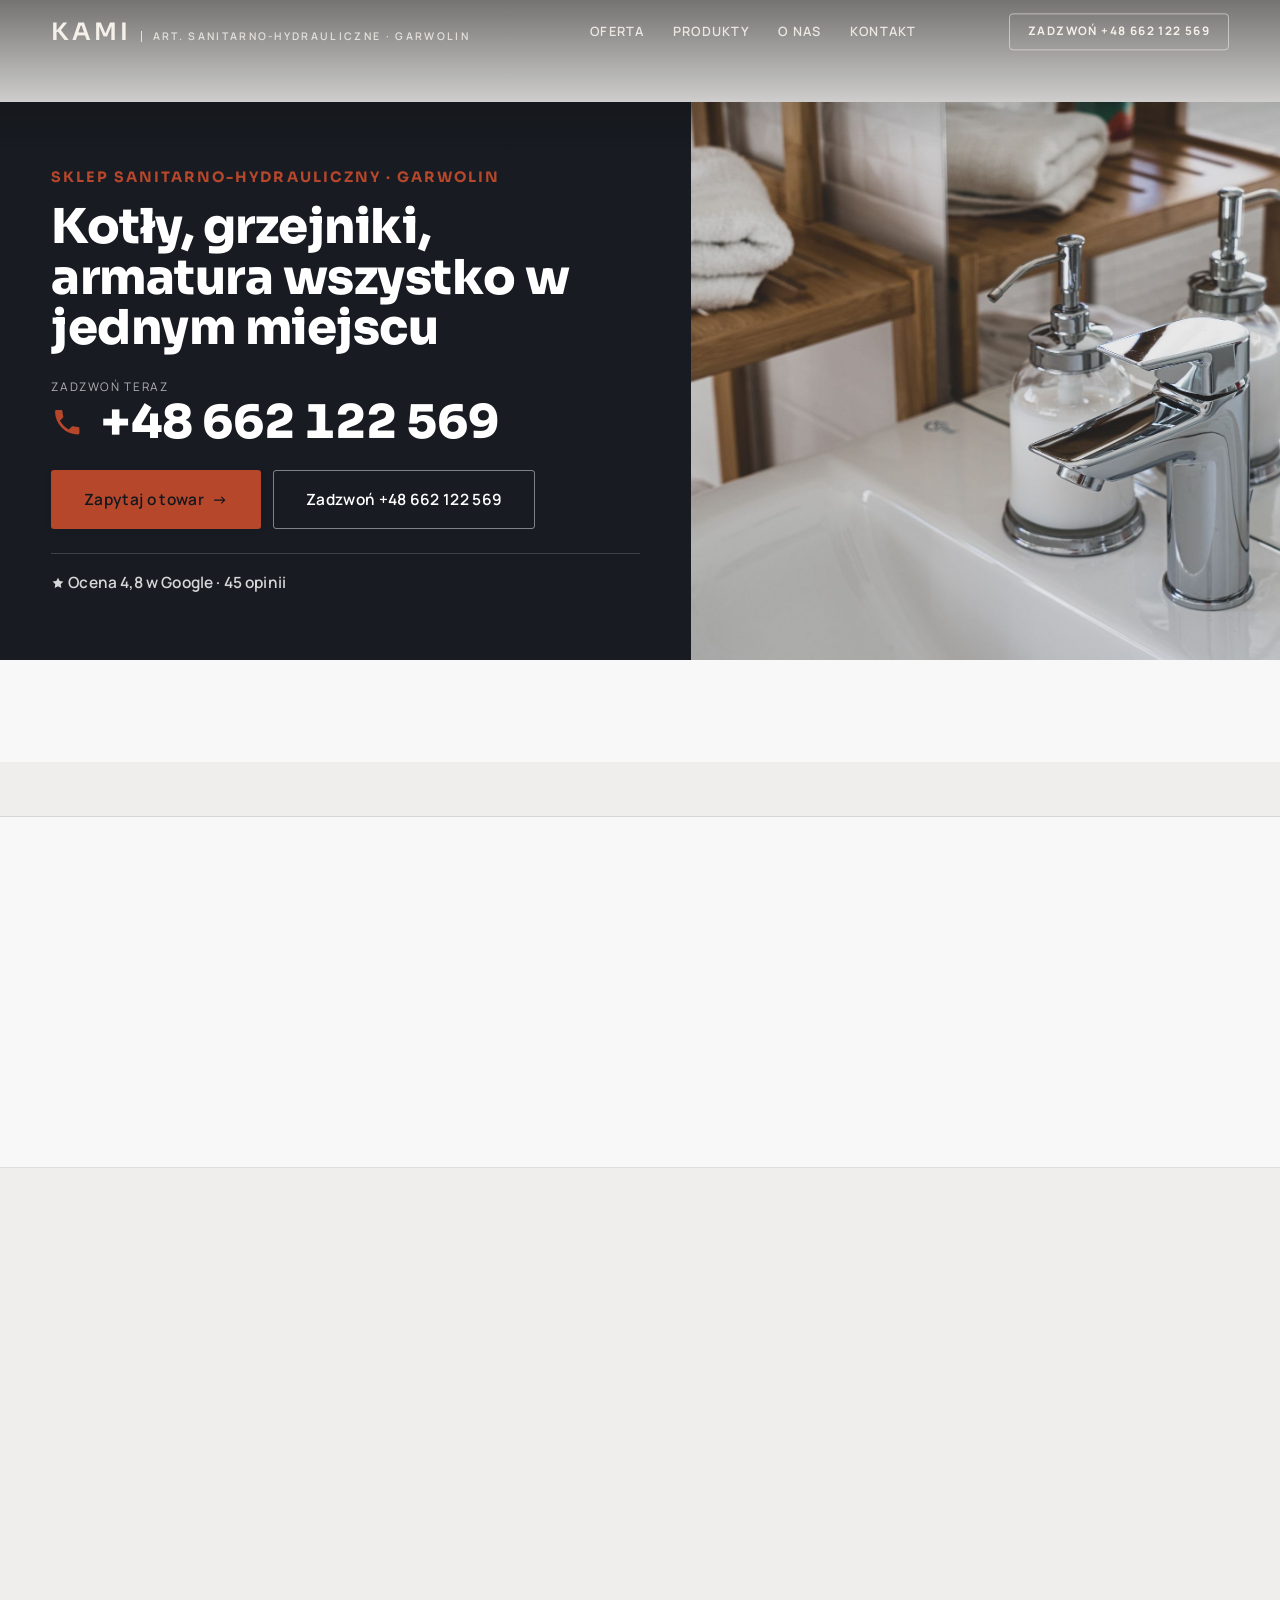
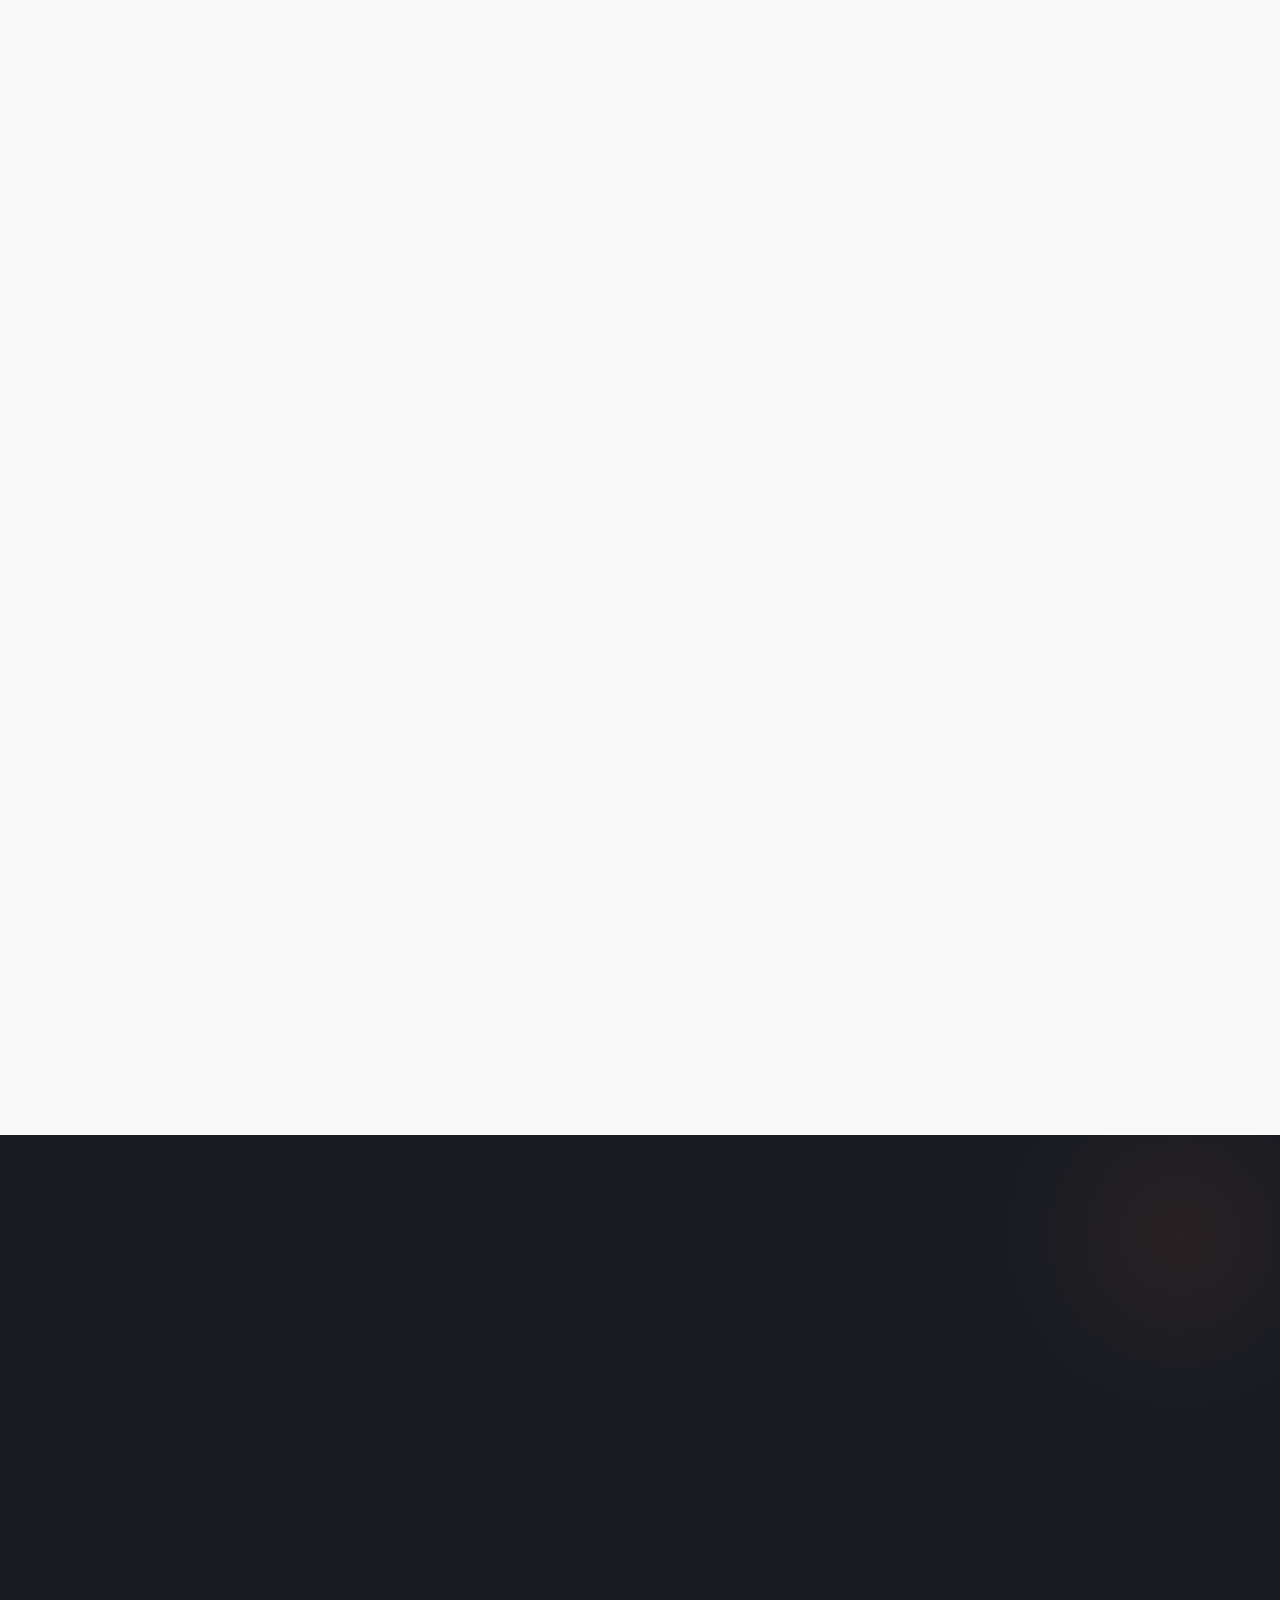
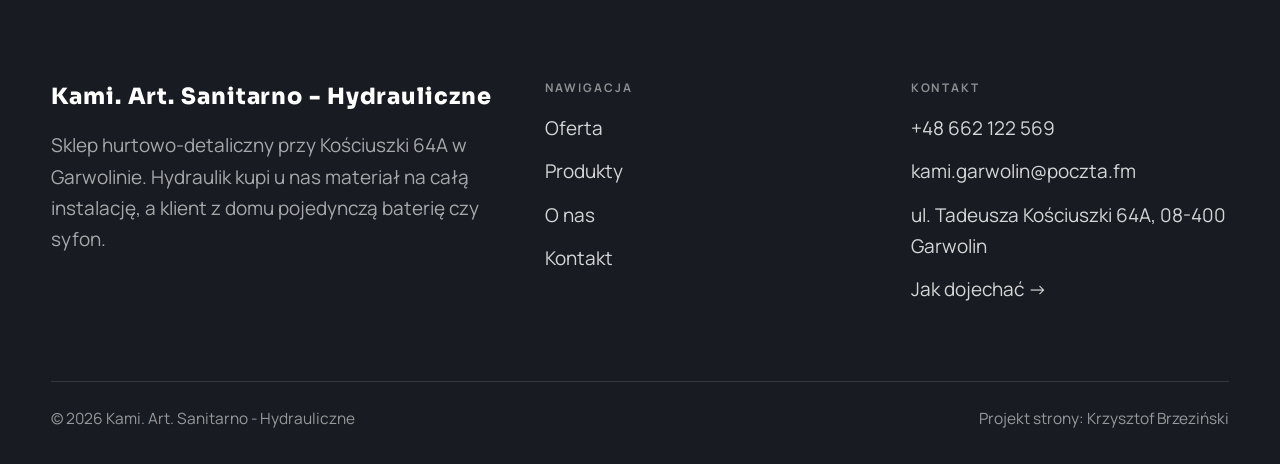
==== index.html @ 170324a1 "Strona demo: kami-art-sanitarno-hydrauliczne" ====
<!DOCTYPE html>
<html lang="pl">
<head>
<meta charset="UTF-8">
<meta name="viewport" content="width=device-width, initial-scale=1.0">
<title>KAMI Artykuły Sanitarno-Hydrauliczne</title>
<meta name="description" content="Kami. Art. Sanitarno - Hydrauliczne - sklep sanitarno-hydrauliczny w Garwolinie, ul. Tadeusza Kościuszki 64A. Kotły gazowe, grzejniki, baterie, rury i złączki, wentylacja. Hurt i detal, doradztwo przy doborze. Zadzwoń: 662 122 569.">
<link rel="preconnect" href="https://fonts.googleapis.com">
<link rel="preconnect" href="https://fonts.gstatic.com" crossorigin>
<link href="https://fonts.googleapis.com/css2?family=Sora:wght@600;700;800&family=Manrope:wght@400;500;600&display=swap" rel="stylesheet">
<link rel="stylesheet" href="assets/styles.css">
</head>
<body>

<header class="nav">
  <div class="wrap nav-inner">
    <a class="brand" href="index.html"><span class="name">KAMI</span><span class="sub">Art. sanitarno-hydrauliczne · Garwolin</span></a>
    <nav class="nav-links">
      <a href="oferta.html">Oferta</a>
      <a href="realizacje.html">Produkty</a>
      <a href="o-nas.html">O nas</a>
      <a href="kontakt.html">Kontakt</a>
      <a href="tel:+48662122569" class="btn btn-accent">Zadzwoń +48 662 122 569</a>
    </nav>
    <button class="nav-toggle" aria-label="Menu"><span></span><span></span><span></span></button>
  </div>
</header>

<section class="hero-fach">
  <img class="hf-photo" src="img/hero.jpg" alt="Kami. Art. Sanitarno - Hydrauliczne">
  <div class="hf-panel">
      <span class="hf-kicker">Sklep sanitarno-hydrauliczny · Garwolin</span>
      <h1 class="hf-title">Kotły, grzejniki, armatura wszystko w jednym miejscu</h1>
      <a class="hf-phone" href="tel:+48662122569"><span class="hf-phone-lab">Zadzwoń teraz</span><span class="hf-phone-num"><svg class="ico-tel" width="16" height="16" viewBox="0 0 24 24" fill="none" aria-hidden="true"><path d="M6.6 10.8a15.5 15.5 0 0 0 6.6 6.6l2.2-2.2a1 1 0 0 1 1-.24 11.4 11.4 0 0 0 3.6.58 1 1 0 0 1 1 1V20a1 1 0 0 1-1 1A17 17 0 0 1 3 4a1 1 0 0 1 1-1h3.5a1 1 0 0 1 1 1c0 1.25.2 2.46.58 3.6a1 1 0 0 1-.25 1l-2.23 2.2Z" fill="currentColor"/></svg> +48 662 122 569</span></a>
      <div class="hf-actions">
        <a href="kontakt.html" class="btn btn-accent">Zapytaj o towar <span class="arr">→</span></a>
        <a href="tel:+48662122569" class="btn btn-ghost hf-ghost">Zadzwoń +48 662 122 569</a>
      </div>
      <div class="hf-trust"><svg class="ico-star" width="14" height="14" viewBox="0 0 24 24" style="vertical-align:-2px" aria-hidden="true"><path d="M12 2.8l2.85 5.8 6.4.93-4.63 4.5 1.1 6.37L12 17.4l-5.72 3 1.1-6.37-4.63-4.5 6.4-.93L12 2.8Z" fill="currentColor"/></svg> Ocena 4,8 w Google · 45 opinii</div>
  </div>
</section>
<section class="fach-promise">
  <div class="wrap">
    <ul class="fp-row reveal"><li>Zapytaj o towar</li><li>Kościuszki 64A, Garwolin</li><li>Doradztwo przy doborze</li></ul>
  </div>
</section>
<section class="trust-bar">
  <div class="wrap">
    <div class="tb-google reveal"><svg class="ico-star" width="14" height="14" viewBox="0 0 24 24" style="vertical-align:-2px" aria-hidden="true"><path d="M12 2.8l2.85 5.8 6.4.93-4.63 4.5 1.1 6.37L12 17.4l-5.72 3 1.1-6.37-4.63-4.5 6.4-.93L12 2.8Z" fill="currentColor"/></svg> Ocena 4,8 w Google · 45 opinii</div>
  </div>
</section>
<section class="proces fachowcy">
  <div class="wrap">
    <div class="head center reveal">
      <span class="eyebrow">Jak to działa</span>
      <h2>Kupujesz bez błądzenia i bez dwóch kursów</h2>
      <p>Tak wygląda to u nas na co dzień. Bez niespodzianek i bez naciągania.</p>
    </div>
    <ol class="proces-line">
      <li class="reveal"><span class="pno">01</span><h3>Powiedz, co robisz</h3><p>Wpadnij do sklepu albo opisz robotę przez telefon - od tego zaczynamy.</p></li>
      <li class="reveal"><span class="pno">02</span><h3>Dobór i kompletacja</h3><p>Dobierzemy towar i zbierzemy wszystko za jednym razem.</p></li>
      <li class="reveal"><span class="pno">03</span><h3>Odbiór w sklepie</h3><p>Towar czeka odłożony w sklepie przy Kościuszki 64A.</p></li>
      <li class="reveal"><span class="pno">04</span><h3>Zwrot bez problemu</h3><p>Niewykorzystany materiał przyjmiemy z powrotem - piszą o tym opinie.</p></li>
    </ol>
  </div>
</section>
<section class="gateways-band">
  <div class="wrap">
    <div class="gateways">
      <a href="oferta.html" class="gateway reveal"><img src="img/g1.jpg" alt="Kotły i piece" loading="lazy"><span class="g-ttl">Kotły i piece</span></a>
      <a href="oferta.html" class="gateway reveal"><img src="img/g2.jpg" alt="Grzejniki i ogrzewanie" loading="lazy"><span class="g-ttl">Grzejniki i ogrzewanie</span></a>
      <a href="oferta.html" class="gateway reveal"><img src="img/g3.jpg" alt="Baterie i armatura" loading="lazy"><span class="g-ttl">Baterie i armatura</span></a>
    </div>
  </div>
</section>
<section class="fach-uslugi">
  <div class="wrap">
    <div class="head reveal">
      <span class="eyebrow">Asortyment</span>
      <h2>Co u nas kupisz</h2>
      <p>To, po co klienci przychodzą najczęściej - pełny asortyment opisany niżej.</p>
    </div>
    <ul class="fu-list">
      <li class="fu-row reveal"><div class="fu-name">Kotły i piece</div><div class="fu-desc">Kotły gazowe m.in. Vaillant i Defro, piece kominkowe Kratki. Podpowiemy, jaka moc pasuje do Twojego domu, zanim wydasz pieniądze.</div><a class="fu-cta" href="kontakt.html">Zapytaj <span class="arr">→</span></a></li>
      <li class="fu-row reveal"><div class="fu-name">Grzejniki i ogrzewanie</div><div class="fu-desc">Grzejniki pokojowe i łazienkowe, zawory i głowice Vario Term, rozdzielacze. Do nowego domu i na wymianę starych.</div><a class="fu-cta" href="kontakt.html">Zapytaj <span class="arr">→</span></a></li>
      <li class="fu-row reveal"><div class="fu-name">Baterie i armatura</div><div class="fu-desc">Baterie do kuchni i łazienki, stelaże podtynkowe Geberit, syfony McAlpine, armatura Kuchinox. Jest co obejrzeć na miejscu.</div><a class="fu-cta" href="kontakt.html">Zapytaj <span class="arr">→</span></a></li>
      <li class="fu-row reveal"><div class="fu-name">Rury i złączki</div><div class="fu-desc">Systemy Viega, zestawy przyłączeniowe, węże w oplocie, zawory. Odmierzamy i kompletujemy pod konkretną robotę.</div><a class="fu-cta" href="kontakt.html">Zapytaj <span class="arr">→</span></a></li>
      <li class="fu-row reveal"><div class="fu-name">Wentylacja</div><div class="fu-desc">Wentylatory łazienkowe Dospel, kratki, rury i akcesoria wentylacyjne. Dobierzemy średnicę i wydajność do pomieszczenia.</div><a class="fu-cta" href="kontakt.html">Zapytaj <span class="arr">→</span></a></li>
      <li class="fu-row reveal"><div class="fu-name">Chemia i drobnica montażowa</div><div class="fu-desc">Pianki, silikony i kleje Soudal oraz Penosil, uszczelki, taśmy i cała drobnica, której brakuje w połowie roboty.</div><a class="fu-cta" href="kontakt.html">Zapytaj <span class="arr">→</span></a></li>
    </ul>
    <div style="margin-top:var(--space-7)" class="reveal"><a href="oferta.html" class="btn btn-ghost">Pełny asortyment <span class="arr">→</span></a></div>
  </div>
</section>
<section>
  <div class="wrap">
    <div class="head reveal">
      <span class="eyebrow">Produkty</span>
      <h2>Sklep i asortyment</h2>
      <p>Tak wygląda nasz sklep przy Kościuszki 64A w środku - a obok przykłady towaru, po który klienci wracają.</p>
    </div>
    <div class="gallery">
      <div class="tile t-two3 reveal"><img src="img/g4.jpg" alt="Rozdzielacze i złączki" loading="lazy"><div class="cap">Rozdzielacze i złączki</div></div>
      <div class="tile t-third reveal"><img src="img/g5.jpg" alt="Baterie łazienkowe" loading="lazy"><div class="cap">Baterie łazienkowe</div></div>
      <div class="tile t-third reveal"><img src="img/g6.jpg" alt="Kształtki i armatura" loading="lazy"><div class="cap">Kształtki i armatura</div></div>
      <div class="tile t-third reveal"><img src="img/about.jpg" alt="Kami. Art. Sanitarno - Hydrauliczne" loading="lazy"></div>
    </div>
    <div style="margin-top:var(--space-7)" class="reveal"><a href="realizacje.html" class="btn btn-accent">Zobacz produkty <span class="arr">→</span></a></div>
  </div>
</section>
<section class="opinie">
  <div class="wrap">
    <div class="head center reveal">
      <span class="eyebrow">Opinie</span>
      <h2>Co mówią klienci</h2>
    </div>
    <div class="opinie-grid">
      <figure class="op-card reveal"><blockquote>Od wielu lat zakupy hydrauliczne robię zawsze tutaj. Obsługa jest bardzo pomocna i chętnie podpowiada różne rozwiązania i dobór materiałów, nie naciągając jednocześnie na niepotrzebne koszty.</blockquote><span class="op-autor">Łukasz Lis</span></figure>
      <figure class="op-card reveal"><blockquote>Obsługa na 6! Zakupy to jedno, ale doradztwo to drugi ogromny plus.</blockquote><span class="op-autor">Mirosław S.</span></figure>
      <figure class="op-card reveal"><blockquote>Miła, konkretna, bezproblemowa obsługa. Nie każdy się na wszystkim zna, panowie podpowiedzą, doradzą. Nie ma problemu ze zwrotem lub wymianą. Porównując do konkurencji same plusy.</blockquote><span class="op-autor">kedzi</span></figure>
    </div>
  </div>
</section>
<section class="obszar">
  <div class="wrap">
    <div class="head center reveal">
      <span class="eyebrow">Gdzie nas znajdziesz</span>
      <h2>Zapraszamy do sklepu w Garwolinie</h2>
    </div>
    <ul class="obszar-list reveal"><li class="is-home">Garwolin</li><li>ul. Kościuszki 64A</li></ul>
  </div>
</section>
<section class="cta">
  <div class="wrap">
    <div class="reveal">
      <span class="eyebrow">Współpraca</span>
      <h2>Szykujesz remont albo budowę? Skompletujemy materiał.</h2>
      <p>Napisz albo wpadnij - powiemy, co jest na stanie, i doradzimy, co wziąć.</p>
    </div>
    <div class="cta-actions reveal">
      <a href="kontakt.html" class="btn btn-light">Zapytaj o towar <span class="arr">→</span></a>
      <a href="tel:+48662122569" class="btn btn-ghost" style="color:#fff;border-color:rgba(255,255,255,.3)">+48 662 122 569</a>
    </div>
  </div>
</section>

<footer>
  <div class="wrap">
    <div class="foot-grid">
      <div class="foot-brand">
        <div class="name">Kami. Art. Sanitarno - Hydrauliczne</div>
        <p>Sklep hurtowo-detaliczny przy Kościuszki 64A w Garwolinie. Hydraulik kupi u nas materiał na całą instalację, a klient z domu pojedynczą baterię czy syfon.</p>
      </div>
      <div class="foot-col">
        <h4>Nawigacja</h4>
        <a href="oferta.html">Oferta</a>
        <a href="realizacje.html">Produkty</a>
        <a href="o-nas.html">O nas</a>
        <a href="kontakt.html">Kontakt</a>
      </div>
      <div class="foot-col">
        <h4>Kontakt</h4>
        <a href="tel:+48662122569">+48 662 122 569</a>
        <a href="mailto:kami.garwolin@poczta.fm">kami.garwolin@poczta.fm</a>
        <p>ul. Tadeusza Kościuszki 64A, 08-400 Garwolin</p>
        <a href="https://maps.app.goo.gl/x3kK5Vh5fAuMShth7" target="_blank" rel="noopener">Jak dojechać →</a>
      </div>
    </div>
    <div class="foot-bot">
      <span>© 2026 Kami. Art. Sanitarno - Hydrauliczne</span>
      <span>Projekt strony: Krzysztof Brzeziński</span>
    </div>
  </div>
</footer>
<div class="sticky-call"><a class="sc-call" href="tel:+48662122569"><svg class="ico-tel" width="16" height="16" viewBox="0 0 24 24" fill="none" aria-hidden="true"><path d="M6.6 10.8a15.5 15.5 0 0 0 6.6 6.6l2.2-2.2a1 1 0 0 1 1-.24 11.4 11.4 0 0 0 3.6.58 1 1 0 0 1 1 1V20a1 1 0 0 1-1 1A17 17 0 0 1 3 4a1 1 0 0 1 1-1h3.5a1 1 0 0 1 1 1c0 1.25.2 2.46.58 3.6a1 1 0 0 1-.25 1l-2.23 2.2Z" fill="currentColor"/></svg> Zadzwoń</a><a class="sc-quote" href="kontakt.html">Zapytaj o towar</a></div>

<script src="assets/main.js"></script>
</body>
</html>
---- assets/styles.css ----
/* ============================================================
   STOLBASZ — premium, architektoniczny B2B fit-out
   Jasna paleta, zero brązu. System wg premium-web-craft.
   Projekt strony: Krzysztof Brzeziński
   ============================================================ */

:root{
  /* PALETA — jasna, architektoniczna, chłodna */
  --paper:#F3F4F6;          /* główne tło */
  --paper-2:#E4E7EB;        /* sekcje alternatywne (chłodny jasny szary) */
  --paper-3:#E4E7EB;        /* delikatne wypełnienia */
  --ink:#181C22;            /* tekst główny — chłodny grafit */
  --ink-soft:#2C323B;       /* nagłówki drugorzędne */
  --muted:#69707A;          /* tekst poboczny */
  --line:rgba(24,28,34,.12);/* hairline */
  --accent:#F2CE1B;         /* stonowany petrol-slate — jedyny akcent */
  --accent-d:#C9A400;
  --accent-soft:rgba(242,206,27,.10);
  --dark:#181C22;           /* sekcje ciemne (stopka/CTA) */

  /* ODSTĘPY — skala 4/8 */
  --space-1:4px; --space-2:8px; --space-3:12px; --space-4:16px; --space-5:24px;
  --space-6:32px; --space-7:48px; --space-8:64px; --space-9:96px; --space-10:128px;

  /* TYPOGRAFIA — fluid clamp() (skala podbita 16.07.2026: większe, czytelniejsze litery — uwaga Adama) */
  --text-sm:clamp(.9rem,.87rem + .12vw,1rem);
  --text-base:clamp(1.08rem,1.04rem + .18vw,1.2rem);
  --text-lg:clamp(1.24rem,1.15rem + .34vw,1.44rem);
  --text-h3:clamp(1.34rem,1.22rem + .55vw,1.66rem);
  --text-h2:clamp(2.1rem,1.66rem + 2.1vw,3.1rem);
  --text-h1:clamp(2.9rem,2.1rem + 4vw,5.1rem);

  /* PROMIENIE — architektoniczne, raczej ostre */
  --r-sm:3px; --r-md:6px; --r-lg:10px;

  /* RUCH */
  --ease:cubic-bezier(.25,.46,.45,.94); --dur:.24s;

  /* CIENIE — miękkie, warstwowe */
  --sh-sm:0 1px 2px rgba(16,24,32,.04), 0 2px 8px rgba(16,24,32,.05);
  --sh-md:0 2px 6px rgba(16,24,32,.05), 0 12px 28px -8px rgba(16,24,32,.12);
  --sh-lg:0 6px 14px rgba(16,24,32,.07), 0 26px 56px -18px rgba(16,24,32,.22);

  --hairline:1px solid var(--line);

  --font-display:'Sora','Manrope',sans-serif;
  --font-body:'Manrope',sans-serif;
}

*{box-sizing:border-box;margin:0;padding:0}
html{scroll-behavior:smooth}
body{
  font-family:var(--font-body);
  font-size:var(--text-base);
  line-height:1.65;
  color:var(--ink);
  background:var(--paper);
  -webkit-font-smoothing:antialiased;
  text-rendering:optimizeLegibility;
}
img{max-width:100%;display:block}
a{color:inherit;text-decoration:none}

.wrap{width:min(92%,1180px);margin-inline:auto}
section{padding-block:clamp(52px,6.5vw,96px)}

h1,h2,h3{font-family:var(--font-display);font-weight:700;line-height:1.08;letter-spacing:-.02em;color:var(--ink)}
h1{font-size:var(--text-h1);letter-spacing:-.035em}
h2{font-size:var(--text-h2);letter-spacing:-.025em}
h3{font-size:var(--text-h3)}
p{max-width:65ch}

.eyebrow{
  font-family:var(--font-body);
  font-size:var(--text-sm);
  font-weight:600;
  letter-spacing:.18em;
  text-transform:uppercase;
  color:var(--accent);
  display:inline-flex;align-items:center;gap:var(--space-3);
}
.eyebrow::before{content:"";width:28px;height:1px;background:var(--accent);display:inline-block}

.muted{color:var(--muted)}
.lead{font-size:var(--text-lg);line-height:1.55;color:var(--ink-soft);max-width:50ch}

/* ---------- BUTTONS ---------- */
.btn{
  display:inline-flex;align-items:center;gap:var(--space-2);
  font-weight:600;font-size:var(--text-sm);letter-spacing:.02em;
  padding:var(--space-4) var(--space-6);
  border-radius:var(--r-sm);
  transition:transform var(--dur) var(--ease),box-shadow var(--dur) var(--ease),background var(--dur) var(--ease);
  cursor:pointer;border:1px solid transparent;
}
.btn-accent{background:var(--accent);color:#fff;box-shadow:var(--sh-sm)}
.btn-accent:hover{background:var(--accent-d);transform:translateY(-2px);box-shadow:var(--sh-md)}
.btn-accent:active{transform:translateY(0);box-shadow:var(--sh-sm)}
.btn-ghost{background:transparent;color:var(--ink);border-color:var(--line)}
.btn-ghost:hover{border-color:var(--accent);color:var(--accent);transform:translateY(-2px)}
.btn-light{background:#fff;color:var(--ink);box-shadow:var(--sh-sm)}
.btn-light:hover{transform:translateY(-2px);box-shadow:var(--sh-md)}
.btn .arr{transition:transform var(--dur) var(--ease)}
.btn:hover .arr{transform:translateX(4px)}

/* ---------- NAV ---------- */
.nav{
  position:sticky;top:0;z-index:50;
  background:color-mix(in srgb,var(--paper) 88%,transparent);
  backdrop-filter:saturate(140%) blur(10px);
  border-bottom:var(--hairline);
}
.nav-inner{display:flex;align-items:center;justify-content:space-between;height:72px}
.brand{display:flex;flex-direction:column;line-height:1}
.brand .name{font-family:var(--font-display);font-weight:800;font-size:1.35rem;letter-spacing:.04em}
.brand .sub{font-size:.62rem;letter-spacing:.34em;text-transform:uppercase;color:var(--muted);margin-top:5px}
.nav-links{display:flex;align-items:center;gap:var(--space-6)}
.nav-links a{font-size:var(--text-sm);font-weight:500;color:var(--ink-soft);position:relative;padding-block:4px;transition:color var(--dur) var(--ease)}
.nav-links a::after{content:"";position:absolute;left:0;bottom:0;width:0;height:1.5px;background:var(--accent);transition:width var(--dur) var(--ease)}
.nav-links a:hover,.nav-links a.active{color:var(--ink)}
.nav-links a:hover::after,.nav-links a.active::after{width:100%}
.nav-links .btn{padding:var(--space-2) var(--space-5)}
/* przyciski w nav: właściwy kolor (przebij .nav-links a) + bez podkreślenia */
.nav-links a.btn-accent{color:#fff}
.nav-links a.btn-ghost,.nav-links a.btn-light{color:var(--ink)}
.nav-links a.btn::after{display:none}
.nav-toggle{display:none;background:none;border:none;cursor:pointer;flex-direction:column;gap:5px;padding:8px}
.nav-toggle span{width:24px;height:2px;background:var(--ink);transition:var(--dur)}

/* ---------- HERO (split) ---------- */
.hero{position:relative;overflow:hidden;border-bottom:var(--hairline)}
.hero-grid{display:grid;grid-template-columns:1.05fr .95fr;gap:clamp(24px,4vw,60px);align-items:center;
  padding-block:clamp(36px,4.5vw,64px)}
.hero-copy .eyebrow{margin-bottom:var(--space-5)}
.hero-copy h1{margin-bottom:var(--space-5)}
.hero-copy .lead{margin-bottom:var(--space-7)}
.hero-actions{display:flex;flex-wrap:wrap;gap:var(--space-4)}
.hero-art{position:relative;aspect-ratio:4/3;border-radius:var(--r-lg);overflow:hidden;box-shadow:var(--sh-lg)}
.hero-art img{width:100%;height:100%;object-fit:cover}
.hero-art::after{content:"";position:absolute;inset:0;background:linear-gradient(180deg,transparent 55%,rgba(18,24,28,.28))}
.hero-badge{position:absolute;left:var(--space-5);bottom:var(--space-5);z-index:2;
  background:rgba(252,252,251,.94);backdrop-filter:blur(4px);
  border-radius:var(--r-md);padding:var(--space-4) var(--space-5);box-shadow:var(--sh-md);max-width:78%}
.hero-badge strong{display:block;font-family:var(--font-display);font-size:1rem;letter-spacing:-.01em}
.hero-badge span{font-size:var(--text-sm);color:var(--muted)}

/* ---------- HERO duży / kinowy (strona główna) ---------- */
.hero-cine{position:relative;min-height:clamp(560px,82vh,840px);min-height:clamp(560px,82svh,840px);display:flex;align-items:center;overflow:hidden;border-bottom:var(--hairline)}
.hero-cine>img{position:absolute;inset:0;width:100%;height:100%;object-fit:cover;z-index:0}
.hero-cine::after{content:"";position:absolute;inset:0;z-index:1;
  background:linear-gradient(95deg,rgba(13,18,23,.86) 0%,rgba(13,18,23,.64) 32%,rgba(13,18,23,.24) 62%,rgba(13,18,23,.04) 100%)}
.hero-cine .wrap{position:relative;z-index:2;padding-block:var(--space-8)}
.hero-cine .hero-copy{max-width:660px}
.hero-cine .eyebrow{color:#fff;margin-bottom:var(--space-5)}
.hero-cine .eyebrow::before{background:#fff}
.hero-cine h1{color:#fff;margin-bottom:var(--space-5);font-size:clamp(2.9rem,2rem + 4.4vw,5.2rem)}
.hero-cine .lead{color:rgba(255,255,255,.92);max-width:48ch;margin-bottom:var(--space-7)}
.hero-cine .hero-actions{display:flex;flex-wrap:wrap;gap:var(--space-4)}
@media(max-width:680px){
  .hero-cine{min-height:clamp(520px,76vh,640px);min-height:clamp(520px,76svh,640px);align-items:flex-end}
  .hero-cine::after{background:linear-gradient(0deg,rgba(13,18,23,.9) 6%,rgba(13,18,23,.45) 55%,rgba(13,18,23,.25) 100%)}
  .hero-cine .wrap{padding-bottom:var(--space-9)}
}

/* full-bleed hero variant (podstrony) */
.pagehead{position:relative;min-height:46vh;min-height:46svh;display:flex;align-items:flex-end;overflow:hidden;border-bottom:var(--hairline)}
.pagehead img{position:absolute;inset:0;width:100%;height:100%;object-fit:cover}
.pagehead::after{content:"";position:absolute;inset:0;background:linear-gradient(180deg,rgba(18,24,28,.25),rgba(18,24,28,.62))}
.pagehead .wrap{position:relative;z-index:2;padding-block:var(--space-9);color:#fff}
.pagehead h1{color:#fff;max-width:18ch}
.pagehead .eyebrow{color:#fff}
.pagehead .eyebrow::before{background:#fff}
.pagehead p{color:rgba(255,255,255,.86);margin-top:var(--space-4);max-width:54ch}

/* ---------- STRIP (pasek skrótów / liczby) ---------- */
.strip{background:var(--dark);color:#fff}
.strip .wrap{display:grid;grid-template-columns:repeat(4,1fr);gap:var(--space-6);padding-block:var(--space-8)}
.strip .item .k{font-family:var(--font-display);font-size:clamp(1.6rem,1.2rem + 1.4vw,2.4rem);font-weight:800;letter-spacing:-.02em;color:#fff}
.strip .item .v{font-size:var(--text-sm);color:rgba(255,255,255,.66);margin-top:var(--space-2);line-height:1.45}
.strip .item{border-left:2px solid var(--accent);padding-left:var(--space-5)}

/* ---------- SECTION HEAD ---------- */
.head{max-width:48rem;margin-bottom:var(--space-8)}
.head.center{margin-inline:auto;text-align:center}
.head .eyebrow{margin-bottom:var(--space-4)}
.head h2{margin-bottom:var(--space-4)}
.head p{color:var(--muted);font-size:var(--text-lg);line-height:1.55}
.head.center p{margin-inline:auto}

/* ---------- INTRO SPLIT ---------- */
.split{display:grid;grid-template-columns:.92fr 1.08fr;gap:clamp(28px,5vw,80px);align-items:center}
.split.rev{grid-template-columns:1.08fr .92fr}
.split.rev .split-art{order:-1}
.split-art{position:relative;aspect-ratio:5/4;border-radius:var(--r-lg);overflow:hidden;box-shadow:var(--sh-lg)}
.split-art img{width:100%;height:100%;object-fit:cover}
.split-copy h2{margin-bottom:var(--space-5)}
.split-copy p+p{margin-top:var(--space-4)}
.split-copy .btn{margin-top:var(--space-6)}

/* ---------- SERVICES (zakres) ---------- */
.svc-grid{display:grid;grid-template-columns:repeat(auto-fit,minmax(280px,1fr));gap:var(--space-5)}
.svc{background:#fff;border:var(--hairline);border-radius:var(--r-md);padding:var(--space-7) var(--space-6);
  transition:transform var(--dur) var(--ease),box-shadow var(--dur) var(--ease),border-color var(--dur) var(--ease);
  position:relative;overflow:hidden}
.svc::before{content:"";position:absolute;left:0;top:0;width:3px;height:0;background:var(--accent);transition:height var(--dur) var(--ease)}
.svc:hover{transform:translateY(-4px);box-shadow:var(--sh-md);border-color:transparent}
.svc:hover::before{height:100%}
.svc .ic{font-family:var(--font-display);font-size:.8rem;font-weight:700;letter-spacing:.12em;color:var(--accent);margin-bottom:var(--space-4)}
.svc h3{margin-bottom:var(--space-3);font-size:1.22rem}
.svc p{color:var(--muted);font-size:var(--text-base);line-height:1.6}

/* big detailed service rows */
.svc-row{display:grid;grid-template-columns:.8fr 1.2fr;gap:clamp(20px,4vw,60px);align-items:center;padding-block:var(--space-8)}
.svc-row+.svc-row{border-top:var(--hairline)}
.svc-row.rev{grid-template-columns:1.2fr .8fr}
.svc-row.rev .svc-row-art{order:-1}
.svc-row-art{aspect-ratio:4/3;border-radius:var(--r-md);overflow:hidden;box-shadow:var(--sh-md)}
.svc-row-art img{width:100%;height:100%;object-fit:cover}
.svc-row h3{font-size:1.5rem;margin-bottom:var(--space-4)}
.svc-row .num{font-family:var(--font-display);font-size:.85rem;font-weight:700;letter-spacing:.14em;color:var(--accent);display:block;margin-bottom:var(--space-3)}
.svc-row ul{list-style:none;margin-top:var(--space-4);display:flex;flex-direction:column;gap:var(--space-2)}
.svc-row li{position:relative;padding-left:var(--space-5);color:var(--muted);font-size:var(--text-base)}
.svc-row li::before{content:"";position:absolute;left:0;top:.62em;width:8px;height:1px;background:var(--accent)}

/* ---------- GALLERY (realizacje) ---------- */
.gallery{display:grid;grid-template-columns:repeat(12,1fr);gap:var(--space-4);grid-auto-rows:200px}
/* GALERIA MASONRY — pionowe zdjęcia (portrety beauty/wellness) bez przycinania: kolumny, height auto */
.gallery-masonry{column-count:3;column-gap:var(--space-4)}
@media(max-width:900px){.gallery-masonry{column-count:2}}
@media(max-width:560px){.gallery-masonry{column-count:1}}
.gallery-masonry .m-tile{break-inside:avoid;margin:0 0 var(--space-4);padding:0;position:relative;overflow:hidden;border-radius:var(--r-md);border:1px solid var(--line)}
.gallery-masonry .m-tile img{width:100%;height:auto;display:block}
.gallery-masonry .m-tile .cap{position:absolute;left:0;right:0;bottom:0;padding:var(--space-4);color:#fff;background:linear-gradient(0deg,rgba(0,0,0,.55),transparent);font-size:var(--text-sm)}
.gallery-masonry .m-tile .cap small{display:block;font-weight:400;opacity:.78;letter-spacing:.04em;text-transform:uppercase;font-size:.66rem;margin-top:3px}
.tile{position:relative;overflow:hidden;border-radius:var(--r-md);box-shadow:var(--sh-sm);
  transition:transform var(--dur) var(--ease),box-shadow var(--dur) var(--ease)}
.tile img{width:100%;height:100%;object-fit:cover;transition:transform .6s var(--ease)}
.tile:hover{box-shadow:var(--sh-md)}
.tile:hover img{transform:scale(1.05)}
.tile .cap{position:absolute;left:0;right:0;bottom:0;padding:var(--space-5) var(--space-4) var(--space-4);
  background:linear-gradient(transparent,rgba(18,24,28,.78));color:#fff;
  font-size:var(--text-sm);font-weight:600;letter-spacing:.01em;
  opacity:0;transform:translateY(8px);transition:var(--dur) var(--ease)}
.tile:hover .cap{opacity:1;transform:translateY(0)}
.tile .cap small{display:block;font-weight:400;opacity:.78;letter-spacing:.04em;text-transform:uppercase;font-size:.66rem;margin-top:3px}
/* bento spans */
.t-wide{grid-column:span 6}
.t-tall{grid-column:span 6;grid-row:span 2}
.t-std{grid-column:span 6}
.t-third{grid-column:span 4}
.t-two3{grid-column:span 8}

/* ---------- TRUST / WIARYGODNOŚĆ ---------- */
.trust{background:var(--paper-2)}
.trust-grid{display:grid;grid-template-columns:repeat(auto-fit,minmax(240px,1fr));gap:var(--space-5);margin-top:var(--space-7)}
.trust-card{background:#fff;border-radius:var(--r-md);padding:var(--space-7) var(--space-6);box-shadow:var(--sh-sm);border-top:3px solid var(--accent)}
.trust-card .big{font-family:var(--font-display);font-size:clamp(1.8rem,1.3rem + 1.6vw,2.6rem);font-weight:800;letter-spacing:-.02em;color:var(--ink);line-height:1}
.trust-card h3{font-size:1.12rem;margin:var(--space-3) 0 var(--space-2)}
.trust-card p{color:var(--muted);font-size:var(--text-base);line-height:1.55}

/* ---------- CTA band ---------- */
.cta{background:var(--dark);color:#fff;position:relative;overflow:hidden}
.cta .wrap{display:grid;grid-template-columns:1.4fr .6fr;gap:var(--space-7);align-items:center;position:relative;z-index:2}
.cta h2{color:#fff;max-width:20ch}
.cta p{color:rgba(255,255,255,.74);margin-top:var(--space-4)}
.cta-actions{display:flex;flex-direction:column;gap:var(--space-3);align-items:flex-start}
.cta::before{content:"";position:absolute;right:-80px;top:-80px;width:360px;height:360px;border-radius:50%;
  background:radial-gradient(circle,var(--accent-soft),transparent 70%)}

/* ---------- CONTACT ---------- */
.contact-grid{display:grid;grid-template-columns:.85fr 1.15fr;gap:clamp(28px,4vw,56px);align-items:start}
.info-list{display:flex;flex-direction:column;gap:var(--space-2)}
.info-row{display:flex;gap:var(--space-4);align-items:flex-start;padding-block:var(--space-4);border-bottom:var(--hairline)}
.info-row .ic{flex:none;width:42px;height:42px;display:grid;place-items:center;border-radius:50%;
  background:var(--accent-soft);color:var(--accent);font-size:1.05rem}
.info-row .lbl{font-size:.72rem;letter-spacing:.14em;text-transform:uppercase;color:var(--muted)}
.info-row .val{font-weight:600;font-size:var(--text-base);margin-top:2px}
.info-row a.val:hover{color:var(--accent)}
.map{border:none;border-radius:var(--r-lg);box-shadow:var(--sh-md);width:100%;height:100%;min-height:380px;filter:grayscale(.2) contrast(1.02)}
.form{background:#fff;border:var(--hairline);border-radius:var(--r-lg);padding:clamp(24px,3vw,40px);box-shadow:var(--sh-sm)}
.form .fld{margin-bottom:var(--space-5)}
.form label{display:block;font-size:var(--text-sm);font-weight:600;margin-bottom:var(--space-2)}
.form input,.form textarea{width:100%;font-family:inherit;font-size:var(--text-base);color:var(--ink);
  padding:var(--space-4);border:var(--hairline);border-radius:var(--r-sm);background:var(--paper);transition:border-color var(--dur)}
.form input:focus,.form textarea:focus{outline:none;border-color:var(--accent);background:#fff}
.form textarea{resize:vertical;min-height:120px}
.form .note{font-size:var(--text-sm);color:var(--muted);margin-top:var(--space-3)}

/* ---------- FOOTER ---------- */
footer{background:var(--dark);color:#fff;padding-block:var(--space-9) var(--space-6)}
.foot-grid{display:grid;grid-template-columns:1.4fr 1fr 1fr;gap:var(--space-7);margin-bottom:var(--space-8)}
.foot-brand .name{font-family:var(--font-display);font-weight:800;font-size:1.4rem;letter-spacing:.04em}
.foot-brand p{color:rgba(255,255,255,.62);margin-top:var(--space-4);font-size:var(--text-base);max-width:38ch}
.foot-col h4{font-size:.74rem;letter-spacing:.16em;text-transform:uppercase;color:rgba(255,255,255,.5);margin-bottom:var(--space-4)}
.foot-col a,.foot-col p{display:block;color:rgba(255,255,255,.82);font-size:var(--text-base);margin-bottom:var(--space-3)}
.foot-col a:hover{color:#fff}
.foot-bot{border-top:1px solid rgba(255,255,255,.12);padding-top:var(--space-5);display:flex;justify-content:space-between;flex-wrap:wrap;gap:var(--space-3);
  font-size:var(--text-sm);color:rgba(255,255,255,.55)}
.foot-bot a:hover{color:#fff}

/* ---------- REVEAL ---------- */
.reveal{opacity:0;transform:translateY(22px);transition:opacity .6s var(--ease),transform .6s var(--ease)}
.reveal.in{opacity:1;transform:none}

/* ---------- RESPONSIVE ---------- */
@media(max-width:920px){
  .hero-grid,.split,.split.rev,.svc-row,.svc-row.rev,.cta .wrap,.contact-grid,.foot-grid{grid-template-columns:1fr}
  .split.rev .split-art,.svc-row.rev .svc-row-art{order:0}
  .hero-art{aspect-ratio:16/10;max-height:420px}
  .strip .wrap{grid-template-columns:repeat(2,1fr);gap:var(--space-7)}
  .gallery{grid-auto-rows:180px}
  .t-wide,.t-tall,.t-std,.t-third,.t-two3{grid-column:span 6}
  .t-tall{grid-row:span 1}
  .cta-actions{flex-direction:row;flex-wrap:wrap}
  .foot-grid{gap:var(--space-6)}
}
@media(max-width:680px){
  .nav-links{position:fixed;inset:72px 0 auto 0;background:var(--paper);flex-direction:column;align-items:stretch;
    gap:0;padding:var(--space-4) 6%;border-bottom:var(--hairline);box-shadow:var(--sh-md);
    transform:translateY(-120%);transition:transform var(--dur) var(--ease)}
  .nav-links.open{transform:translateY(0)}
  .nav-links a{padding-block:var(--space-4);border-bottom:var(--hairline)}
  .nav-links .btn{margin-top:var(--space-3);justify-content:center}
  .nav-toggle{display:flex}
  .strip .wrap{grid-template-columns:1fr}
  .gallery{grid-template-columns:repeat(6,1fr)}
  .foot-grid{grid-template-columns:1fr}
}
@media(prefers-reduced-motion:reduce){
  *{animation-duration:.01ms!important;transition:none!important}
  .reveal{opacity:1!important;transform:none!important}
  html{scroll-behavior:auto}
}

/* ============================================================
   PREMIUM LAYER — destylat deep-researchu branż (anty-AI, spokój).
   Zmienne STOLBASZ (--accent/--ink/--paper/--line/--dark). Ruch ledwo
   zauważalny, krzywa cubic-bezier(.16,.84,.44,1); prefers-reduced-motion
   pokryte blanketem wyżej. Karty hairline zamiast cieni = #1 sygnał „nie-AI".
   ============================================================ */

/* więcej oddechu między sekcjami (liderzy: 110-130px) */
section{padding-block:clamp(64px,8vw,128px)}

/* 1) Aksamitny reveal — dłuższa, miękka krzywa zamiast „skoku" */
.reveal{transition:opacity .9s cubic-bezier(.16,.84,.44,1),transform .9s cubic-bezier(.16,.84,.44,1);will-change:opacity,transform}
/* stagger TYLKO w galerii (tam pozycja = porządek dzieci) */
.gallery .reveal:nth-child(2){transition-delay:.07s}
.gallery .reveal:nth-child(3){transition-delay:.14s}
.gallery .reveal:nth-child(4){transition-delay:.21s}
.gallery .reveal:nth-child(5){transition-delay:.28s}
.gallery .reveal:nth-child(6){transition-delay:.35s}

/* 2) Hero STATYCZNY na .hero-cine — Ken Burns CAŁKIEM WYŁĄCZONY 26.06 (3. zgłoszenie Szymona).
   GENEZA: animowanie scale na <img> hero z teksturami (cegły/framugi) re-samplinguje obraz
   klatka po klatce → na części ekranów drobne drganie/shimmer = „heroshot się trzęsie".
   translateY usunięto wcześniej, scale-only + will-change/GPU NIE wystarczyły do GWARANCJI gładkości.
   Krzysztof zażądał pewności („make sure, że błąd się nie pojawi") > efekt. Zero animacji = 0% drgania.
   Delikatny zoom zostaje TYLKO w pełnoekranowych hero gastro/studio (hg-bg/hs-bg — tło, inny
   mechanizm, chwalone, nigdy nie zgłaszane). NIE wracać do KB na .hero-cine bez realnego testu
   na sprzęcie klienta — to ryzyko regresji „trzęsienia”. */
/* BEZPIECZNY "wow" na hero = jednorazowy FADE-IN (opacity), nie zoom.
   opacity nie dotyka bitmapy → gładkie na KAŻDYM zdjęciu/ekranie/GPU, zero ryzyka migotania.
   Geometryczny ruch (scale/translate) na .hero-cine jest ZAKAZANY (bramka pilnuje). */
@keyframes heroFade{from{opacity:0}to{opacity:1}}
.hero-cine>img{transform:none;animation:heroFade 1.1s ease-out both}

/* 3) Akcentowy hairline pod nagłówkiem sekcji, który „rysuje się" przy wejściu */
.head h2{position:relative;padding-bottom:18px}
.head h2::after{content:"";position:absolute;left:0;bottom:0;height:1px;width:0;background:var(--accent);transition:width 1s cubic-bezier(.16,.84,.44,1) .15s}
.head.center h2::after{left:50%;transform:translateX(-50%)}
.head.reveal.in h2::after,.head.center.reveal.in h2::after{width:54px}

/* 4) Karty HAIRLINE zamiast cieni/zaokrągleń (najmocniejszy anty-AI detal) */
.svc{background:transparent;border:1px solid var(--line);border-radius:var(--r-sm);box-shadow:none}
.svc:hover{box-shadow:none;border-color:var(--accent);transform:translateY(-3px)}
.trust-card{background:transparent;box-shadow:none;border:1px solid var(--line);border-top:2px solid var(--accent);border-radius:var(--r-sm)}
.tile{box-shadow:none;border-radius:var(--r-sm)}
.tile:hover{box-shadow:none}

/* 5) Sticky-nav kondensuje się po przewinięciu (sygnał dopracowania) */
.nav{transition:box-shadow .4s ease,background .4s ease}
.nav.is-stuck{box-shadow:0 1px 0 var(--line),0 14px 30px -24px rgba(0,0,0,.45)}
.nav-inner{transition:height .35s var(--ease)}
.nav.is-stuck .nav-inner{height:60px}

/* 6) MANIFESTO — pełnoekranowy cytat-bohater (zastępuje generyczne „Dlaczego my") */
.manifesto{background:var(--paper-2);text-align:center}
.manifesto .wrap{max-width:60rem}
.manifesto p{font-family:var(--font-display);font-style:italic;font-size:clamp(1.6rem,1rem + 2.4vw,2.8rem);line-height:1.32;color:var(--ink-soft);margin-inline:auto;max-width:26ch;position:relative;padding-top:var(--space-8)}
.manifesto p::before{content:"";position:absolute;top:0;left:50%;transform:translateX(-50%);width:54px;height:1px;background:var(--accent)}
.manifesto p span{color:var(--accent);font-style:italic}

/* 7) GATEWAYS — 3 duże bramy-zdjęcia (zamiast paska menu usług) */
.gateways{display:grid;grid-template-columns:repeat(3,1fr);gap:var(--space-4)}
.gateway{position:relative;aspect-ratio:3/4;overflow:hidden;border-radius:var(--r-sm);display:block}
.gateway img{width:100%;height:100%;object-fit:cover;transition:transform .8s var(--ease),filter .5s var(--ease)}
.gateway::after{content:"";position:absolute;inset:0;background:linear-gradient(180deg,transparent 38%,rgba(18,24,28,.74))}
.gateway:hover img{transform:scale(1.05);filter:brightness(1.05)}
.gateway .g-ttl{position:absolute;left:0;right:0;bottom:0;z-index:2;padding:var(--space-6) var(--space-5);color:#fff;font-family:var(--font-display);font-size:1.45rem;letter-spacing:-.01em;line-height:1.15}
.gateway .g-ttl small{display:block;font-family:var(--font-body);font-size:var(--text-sm);font-weight:400;opacity:.82;letter-spacing:.03em;margin-top:5px}
@media(max-width:760px){.gateways{grid-template-columns:1fr}.gateway{aspect-ratio:16/10}}

/* 8) LOGO klienta w nagłówku (gdy podane --logo) */
/* 52px domyślnie (feedback Bartka 06.07.2026: 40px ginęło, uwaga padła 3x; ~56px sprawdzone na żywym demie anna-borowiec-makeup) */
.brand-logo{height:64px;width:auto;max-width:300px;object-fit:contain;display:block}
.nav.is-stuck .brand-logo{height:52px}
@media(max-width:680px){.brand-logo{height:46px;max-width:210px}}


/* === RWD: nagłówki na wąskich ekranach (dodane 17.07.2026 razem z fixem clamp) ===
   Po przywróceniu działania clamp() dolna granica --text-h1 (2.9rem) rozpychała
   dokument przy długich polskich słowach na telefonach. Tu ją zjeżdżamy. */
@media (max-width:560px){
  :root{
    --text-h1:clamp(1.9rem, 1.15rem + 4.4vw, 2.7rem);
    --text-h2:clamp(1.5rem, 1rem + 3vw, 2.1rem);
  }
  .hero-cine h1{font-size:clamp(1.9rem, 1.15rem + 4.4vw, 2.7rem)}
  h1,h2{overflow-wrap:break-word}
}

/* GODZINY (godziny_grid z briefu) — dzień po lewej, godziny po prawej. Wcześniej BRAK stylu
   powodował sklejenie "Poniedziałek-Piątek8:00-20:00" (dodane 2026-07-21). Neutralne dla dem bez grafiku. */
.godz{display:flex;flex-direction:column;gap:2px;max-width:440px;margin-top:8px}
.godz-row{display:flex;justify-content:space-between;align-items:baseline;gap:24px;padding:10px 0;border-bottom:1px solid var(--line)}
.godz-row:last-child{border-bottom:0}
.godz-row b{font-weight:600;color:var(--ink)}
.godz-row span{color:var(--muted);white-space:nowrap}

/* === rodzina: fachowcy === */
/* ============================================================
   RODZINA: FACHOWCY (hydraulik/elektryk/remont/brukarstwo/ogrodzenia)
   Doklejane NA WIERZCH base.css. Dziedziczy paletę/fonty skórki (trade/elektryk).
   Filozofia: telefon-bohater + zaufanie + „bezpłatna wycena". Spokój, nie krzyk.
   (count-up i podwójny iframe mapy świadomie pominięte - krytyka blueprintu.)
   ============================================================ */

/* --- PROCES - oś „jak pracujemy" (podpis rodziny, czego nie ma w meblach) --- */
.proces{background:var(--paper-2)}
.proces-line{list-style:none;display:grid;grid-template-columns:repeat(4,1fr);gap:var(--space-5);position:relative;margin:0;padding:0}
.proces-line li{position:relative;padding-top:var(--space-7)}
.proces-line li::before{content:"";position:absolute;top:14px;left:0;right:0;height:1px;background:var(--line)}
.proces-line li:last-child::before{right:50%}
.proces-line li:first-child::before{left:50%}
.proces-line li::after{content:"";position:absolute;top:9px;left:calc(50% - 6px);width:11px;height:11px;border-radius:50%;background:var(--accent);box-shadow:0 0 0 4px var(--paper-2)}
.proces-line .pno{font-family:var(--font-display);font-weight:800;font-size:1.5rem;color:var(--accent);letter-spacing:-.02em;display:block;margin-bottom:var(--space-3);text-align:center}
.proces-line h3{font-size:1.1rem;margin-bottom:var(--space-2);text-align:center}
.proces-line p{color:var(--muted);font-size:var(--text-sm);line-height:1.5;text-align:center;max-width:26ch;margin-inline:auto}
@media(max-width:820px){
  .proces-line{grid-template-columns:1fr;gap:0}
  .proces-line li{padding:var(--space-5) 0 var(--space-5) var(--space-7)}
  .proces-line li::before{left:5px;right:auto;top:0;bottom:0;width:1px;height:auto}
  .proces-line li:first-child::before,.proces-line li:last-child::before{left:5px;right:auto}
  .proces-line li::after{top:var(--space-6);left:0}
  .proces-line .pno,.proces-line h3,.proces-line p{text-align:left;margin-inline:0}
}

/* --- OBSZAR DZIAŁANIA - lokalność (chipy z REALNEGO miasta, bez drugiego iframe) --- */
.obszar .head{text-align:center;margin-inline:auto}
.obszar .head .eyebrow{justify-content:center}
.obszar-list{list-style:none;display:flex;flex-wrap:wrap;justify-content:center;gap:var(--space-3);margin:0;padding:0;max-width:60rem;margin-inline:auto}
.obszar-list li{border:1px solid var(--line);border-radius:999px;padding:var(--space-2) var(--space-5);
  font-size:var(--text-sm);font-weight:600;color:var(--ink-soft);transition:border-color .24s var(--ease),color .24s var(--ease)}
.obszar-list li:hover{border-color:var(--accent);color:var(--accent)}
.obszar-list li.is-home{background:var(--accent);border-color:var(--accent);color:#fff}

/* --- STICKY-CALL - dolny pasek mobile (najważniejszy konwerter tej rodziny) --- */
.sticky-call{display:none}
@media(max-width:820px){
  .sticky-call{display:grid;grid-template-columns:1fr 1fr;gap:1px;position:fixed;left:0;right:0;bottom:0;z-index:90;
    background:var(--line);box-shadow:0 -6px 20px -10px rgba(0,0,0,.4)}
  .sticky-call a{padding:15px 8px;text-align:center;font-weight:700;font-size:.95rem;letter-spacing:.01em}
  .sc-call{background:var(--accent);color:#fff}
  .sc-quote{background:var(--paper);color:var(--ink)}
  body{padding-bottom:56px}
}

/* --- Blok „Awaria? Dzwoń” (opcjonalny, hydraulik/elektryk) --- */
.awaria{background:var(--dark);color:#fff}
.awaria .wrap{display:flex;flex-wrap:wrap;align-items:center;justify-content:space-between;gap:var(--space-5);padding-block:var(--space-7)}
.awaria h3{color:#fff;font-size:clamp(1.3rem,1rem + 1.2vw,1.8rem)}
.awaria p{color:rgba(255,255,255,.72);margin-top:var(--space-2)}
.awaria .btn-accent{white-space:nowrap}

/* === CERTYFIKATY / CZYM PRACUJEMY (gated: renderuje sie tylko gdy brief poda certy/marki/gwarancja) - mocny lever dla dekarzy === */
.auto-marki .marki-list{display:flex;flex-wrap:wrap;justify-content:center;gap:clamp(.8rem,2.5vw,1.6rem);list-style:none;margin:var(--space-7) 0 0;padding:0}
.auto-marki .marki-list li{font-family:var(--font-display);text-transform:uppercase;letter-spacing:.12em;font-weight:600;
  font-size:clamp(.82rem,1.5vw,1rem);color:var(--ink-soft);padding:.5rem 1rem;border:1px solid var(--line);border-radius:var(--r-sm)}
.marki-gwar{text-align:center;color:var(--muted);font-size:var(--text-sm);margin-top:var(--space-6)}

/* ============================================================
   FAZA 3 - OSOBNY UKŁAD FACHOWCY (research wf_e4ed63db + krytyka z policzonym WCAG). Doklejane na wierzch.
   Tożsamość: ZAUFANIE + DUŻY TELEFON + DOWÓD. Dwublok hero (zdjęcie | lity panel), bezpośrednio, solidnie.
   ============================================================ */

/* --- P0 KONTRAST: bursztyn jako TEKST na jasnym = 2.0 FAIL (policzone). Naprawy (bursztyn->ciemny tekst / ink). --- */
.btn-accent{color:#14171c}                                  /* bursztyn + ciemny tekst = 8.28 PASS */
.sticky-call .sc-call{color:#14171c}                        /* sticky bursztyn + ciemny tekst */
.obszar-list li.is-home{background:var(--ink);border-color:var(--ink);color:#fff}  /* było bursztyn+biel 2.17 -> ink+biel 16.29 */
.proces-line .pno{color:var(--ink-soft)}                    /* numery procesu: było bursztyn 2.0 -> ink-soft (czytelne); kropka osi zostaje bursztyn (grafika) */

/* --- Ikona telefonu (uzywana w hero hf-phone-num; nav styluje silnik NAV NOBU) --- */
.ico-tel{vertical-align:-2px;margin-right:.3em}

/* === HERO FACHOWCY: dwublok (zdjęcie | lity panel ink). Zdjęcie = PIERWSZE dziecko (blur-guard + mobilny stack). STATYCZNE. === */
.hero-fach{display:grid;grid-template-columns:1fr minmax(0,46%);min-height:clamp(540px,76vh,740px);min-height:clamp(540px,76svh,740px)}
.hf-photo{width:100%;height:100%;object-fit:cover;display:block;background:var(--paper-2)}  /* img = PIERWSZE dziecko sekcji (blur-guard); EAGER, bez animacji (zero janku) */
.hf-panel{order:-1;background:var(--ink);color:#fff;display:flex;flex-direction:column;justify-content:center;
  padding:clamp(2.2rem,5vw,4.5rem) clamp(1.6rem,4vw,3.6rem)}
.hf-kicker{font-family:var(--font-display);font-weight:700;text-transform:uppercase;letter-spacing:.14em;
  font-size:clamp(.74rem,1.4vw,.9rem);color:var(--accent)}
.hf-title{color:#fff;font-family:var(--font-display);font-weight:800;line-height:1.05;letter-spacing:-.01em;
  font-size:clamp(1.9rem,1.4rem + 2vw,3rem);margin:var(--space-3) 0 var(--space-5)}
.hf-phone{display:inline-flex;flex-direction:column;gap:.15rem;margin-bottom:var(--space-5);width:fit-content}
.hf-phone-lab{font-size:.74rem;text-transform:uppercase;letter-spacing:.14em;color:rgba(255,255,255,.66)}
.hf-phone-num{font-family:var(--font-display);font-weight:800;color:#fff;font-variant-numeric:tabular-nums;white-space:nowrap;
  font-size:clamp(2rem,1.4rem + 2.2vw,2.9rem);line-height:1;display:inline-flex;align-items:center}
.hf-phone-num .ico-tel{width:.7em;height:.7em;color:var(--accent);margin-right:.35em}   /* ikona bursztyn, cyfry białe */
.hf-phone:hover .hf-phone-num{color:var(--accent)}
.hf-actions{display:flex;flex-wrap:wrap;gap:var(--space-3)}
.hf-ghost{color:#fff;border-color:rgba(255,255,255,.45)}
.hf-trust{margin-top:var(--space-5);padding-top:var(--space-4);border-top:1px solid rgba(255,255,255,.16);
  color:rgba(255,255,255,.82);font-weight:600;font-size:var(--text-sm);letter-spacing:.01em}
@media(max-width:820px){
  .hero-fach{grid-template-columns:1fr;min-height:0}
  .hf-photo{aspect-ratio:16/10}
  .hf-panel{order:0;padding-block:clamp(2rem,7vw,3rem)}     /* DOM-order: zdjęcie na górze, panel pod */
}

/* === PROMISE BAR: zawsze-obecna sygnatura usługowa (anty recon-collapse) === */
.fach-promise{background:var(--paper-2);border-bottom:var(--hairline);padding-block:0}
.fach-promise .wrap{padding-block:var(--space-4)}
.fp-row{list-style:none;margin:0;padding:0;display:flex;flex-wrap:wrap;justify-content:center;align-items:center;gap:clamp(.6rem,2.4vw,2rem)}
.fp-row li{font-family:var(--font-display);font-weight:700;text-transform:uppercase;letter-spacing:.08em;
  font-size:clamp(.72rem,1.3vw,.85rem);color:var(--ink-soft);display:flex;align-items:center}
.fp-row li:not(:last-child)::after{content:"";width:6px;height:6px;border-radius:50%;background:var(--accent);margin-left:clamp(.6rem,2.4vw,2rem)}

/* === TRUST BAR (gated): jasne pasmo, cyfry INK (NIE bursztyn=2.0 FAIL), bursztyn jako kreska pod liczbą === */
.trust-bar{background:var(--paper);border-bottom:var(--hairline)}
.trust-bar .wrap{display:flex;flex-wrap:wrap;align-items:center;justify-content:center;gap:clamp(1rem,3vw,2.6rem);padding-block:var(--space-7)}
.tb-stats{display:flex;flex-wrap:wrap;gap:clamp(1rem,3vw,2.6rem)}
.tb-stat{display:flex;flex-direction:column;align-items:center;text-align:center;padding-bottom:var(--space-2);border-bottom:3px solid var(--accent)}
.tb-num{font-family:var(--font-display);font-weight:800;font-size:clamp(2rem,3vw,2.8rem);line-height:1;color:var(--ink);font-variant-numeric:tabular-nums}
.tb-lab{font-size:.74rem;text-transform:uppercase;letter-spacing:.08em;color:var(--muted);margin-top:.3rem}
.tb-google{font-weight:700;color:var(--ink);font-size:var(--text-base);background:var(--paper-2);border:var(--hairline);border-radius:999px;padding:.5rem 1.1rem;font-variant-numeric:tabular-nums}
.tb-seal{font-family:var(--font-display);font-weight:700;text-transform:uppercase;letter-spacing:.06em;font-size:.85rem;
  color:var(--ink);border:1px solid var(--accent);border-radius:var(--r-sm);padding:.5rem 1rem}

/* === LISTA USŁUG (zamiast bram-nastrojowych): konkret "co + zakres + wycena" === */
.fach-uslugi .fu-list{list-style:none;margin:var(--space-8) 0 0;padding:0;display:flex;flex-direction:column}
.fu-row{display:grid;grid-template-columns:minmax(11rem,1fr) 2fr auto;gap:clamp(1rem,3vw,2.5rem);align-items:center;
  padding-block:var(--space-5);border-top:1px solid var(--line)}
.fu-row:last-child{border-bottom:1px solid var(--line)}
.fu-name{font-family:var(--font-display);font-weight:700;font-size:1.15rem;color:var(--ink)}
.fu-desc{color:var(--muted);font-size:var(--text-sm);line-height:1.55}
.fu-cta{font-weight:700;font-size:var(--text-sm);color:var(--accent-d);white-space:nowrap}
.fu-cta:hover{color:var(--ink)}
@media(max-width:760px){.fu-row{grid-template-columns:1fr;gap:var(--space-2)}.fu-cta{justify-self:start}}

/* === OPINIE (gated): realne cytaty z reconu === */
.opinie-grid{display:grid;grid-template-columns:repeat(auto-fit,minmax(16rem,1fr));gap:var(--space-6);margin-top:var(--space-8)}
.op-card{margin:0;background:var(--paper);border:1px solid var(--line);border-radius:var(--r-md);padding:var(--space-6);display:flex;flex-direction:column;gap:var(--space-3)}
.op-star{color:var(--accent-d);letter-spacing:.1em;font-size:.95rem}
.op-card blockquote{margin:0;color:var(--ink-soft);font-size:var(--text-base);line-height:1.6}
.op-autor{font-family:var(--font-display);font-weight:700;color:var(--ink);font-size:.95rem}

/* === SUWAK PRZED/PO (kopia z auto.css - CSS nie dziedziczy się między rodzinami; krytyka 5b) === */
.auto-ba .ba-slider{position:relative;--ba-pos:50%;max-width:62rem;margin:var(--space-8) auto 0;aspect-ratio:16/9;
  overflow:hidden;border-radius:var(--r-sm);border:1px solid var(--line);touch-action:none;user-select:none;cursor:ew-resize}
.ba-slider img{position:absolute;inset:0;width:100%;height:100%;object-fit:cover;display:block}
.ba-before-wrap{position:absolute;inset:0;clip-path:inset(0 calc(100% - var(--ba-pos)) 0 0)}
.ba-lab{position:absolute;top:var(--space-4);z-index:3;font-family:var(--font-display);text-transform:uppercase;
  letter-spacing:.1em;font-size:.7rem;color:#fff;background:rgba(10,12,15,.6);padding:.3rem .6rem;border-radius:2px}
.ba-lab-l{left:var(--space-4)}
.ba-lab-r{right:var(--space-4)}
.ba-handle{position:absolute;top:0;bottom:0;left:var(--ba-pos);width:2px;background:var(--accent);transform:translateX(-1px);z-index:4;pointer-events:none}
.ba-handle span{position:absolute;top:50%;left:50%;transform:translate(-50%,-50%);width:38px;height:38px;border-radius:50%;
  background:var(--accent);box-shadow:0 2px 12px rgba(0,0,0,.4);display:flex;align-items:center;justify-content:center}
.ba-handle span::before,.ba-handle span::after{content:"";position:absolute;width:0;height:0;border-block:5px solid transparent}
.ba-handle span::before{left:9px;border-right:6px solid #14171c}
.ba-handle span::after{right:9px;border-left:6px solid #14171c}
.ba-podpis{text-align:center;color:var(--muted);font-size:var(--text-sm);margin-top:var(--space-5)}

/* === NAV NOBU (silnik): fachowcy === */
.nav{position:fixed;left:0;right:0;backdrop-filter:none;border-bottom:1px solid transparent;z-index:100;transition:transform .35s var(--ease),background .35s ease,box-shadow .35s ease}
.nav.nav-hidden{transform:translateY(-100%)}
.nav.is-stuck{background:transparent;box-shadow:none;border-bottom-color:transparent}
.nav.is-stuck .nav-inner{height:64px}
.nav .brand{flex-direction:row;align-items:baseline;gap:.6rem;line-height:1}
.nav .brand .name{font-family:var(--font-display);font-weight:600;font-size:1.5rem;text-transform:uppercase;letter-spacing:.14em}
.nav .brand .sub{margin-top:0;padding-left:.65rem;border-left:1px solid currentColor;font-size:.66rem;font-weight:600;letter-spacing:.22em;text-transform:uppercase}
.nav .nav-links a{font-size:.8rem;font-weight:600;text-transform:uppercase;letter-spacing:.1em;padding-block:6px}
.nav .nav-links a::after{height:1px}
.nav .nav-links a.btn-accent{font-size:.73rem;font-weight:700;text-transform:uppercase;letter-spacing:.12em;padding:.5rem 1.1rem;border-radius:4px;box-shadow:none}
.nav .nav-links a.btn-accent:hover{transform:none;box-shadow:none}
.nav .nav-links a.btn-accent{background:var(--accent);border:1px solid var(--accent);color:#14171c}
.nav .nav-links a.btn-accent:hover{background:var(--accent);border-color:var(--accent);color:#14171c;filter:brightness(1.07)}
.nav{background:transparent}
.nav::after{content:"";position:absolute;left:0;right:0;top:0;height:150px;z-index:-1;pointer-events:none;transition:opacity .35s ease;background:linear-gradient(180deg,rgba(8,6,4,.55) 0%,rgba(8,6,4,0) 100%)}
.nav.nav-solid::after{opacity:0}
.nav .brand .name{color:#f5f1ea}
.nav .brand .sub{color:rgba(245,241,234,.82)}
.nav .nav-links a:not(.btn-accent){color:rgba(245,241,234,.9)}
.nav .nav-links a:not(.btn-accent):hover,.nav .nav-links a.active:not(.btn-accent){color:#fff}
.nav .nav-links a:not(.btn-accent)::after{background:#fff}
.nav .nav-toggle span{background:#f5f1ea}
.nav.nav-solid{background:color-mix(in srgb,var(--paper) 94%,transparent);backdrop-filter:saturate(140%) blur(10px);border-bottom:var(--hairline)}
.nav.nav-solid .brand .name{color:var(--ink)}
.nav.nav-solid .brand .sub{color:var(--accent-d)}
.nav.nav-solid .nav-links a:not(.btn-accent){color:var(--ink-soft)}
.nav.nav-solid .nav-links a:not(.btn-accent):hover,.nav.nav-solid .nav-links a.active:not(.btn-accent){color:var(--ink)}
.nav.nav-solid .nav-links a:not(.btn-accent)::after{background:var(--accent-d)}
.nav.nav-solid .nav-toggle span{background:var(--ink)}
.nav.nav-solid.nav-hidden{background:transparent;box-shadow:none;border-bottom-color:transparent}
@media(min-width:681px){
.nav .nav-inner{position:relative;height:64px}
.nav .nav-links{flex:1;justify-content:center;gap:clamp(1rem,2.2vw,1.9rem);padding-right:12rem}
.nav .nav-links a.btn-accent{position:absolute;right:0;top:50%;transform:translateY(-50%);margin:0}
.nav:not(.nav-solid) .nav-links a.btn-accent{background:transparent;border-color:rgba(245,241,234,.55);color:#f5f1ea}
.nav:not(.nav-solid) .nav-links a.btn-accent:hover{background:var(--accent);border-color:var(--accent);color:#14171c;transform:translateY(-50%)}
}
@media(max-width:680px){
.nav .nav-links:not(.open){transform:translateY(-160%);visibility:hidden}
.nav .nav-links.open{visibility:visible}
.nav .brand .name{font-size:1.12rem;letter-spacing:.1em}
.nav .brand .sub{display:none}
.nav .brand{min-width:0;overflow:hidden}
.nav .nav-links{background:var(--paper)}
.nav .nav-links a:not(.btn-accent){color:var(--ink-soft)}
.nav .nav-links a:not(.btn-accent):hover,.nav .nav-links a.active:not(.btn-accent){color:var(--ink)}
}

/* === auto-paleta ze zdjęć klienta (dopasowanie do estetyki socials) === */
:root{--accent:#B6472B;--accent-d:#91341D;--accent-soft:rgba(182,71,43,0.10);--paper:#F9F8F8;--paper-2:#EFEEED;--paper-3:#E8E6E5;}
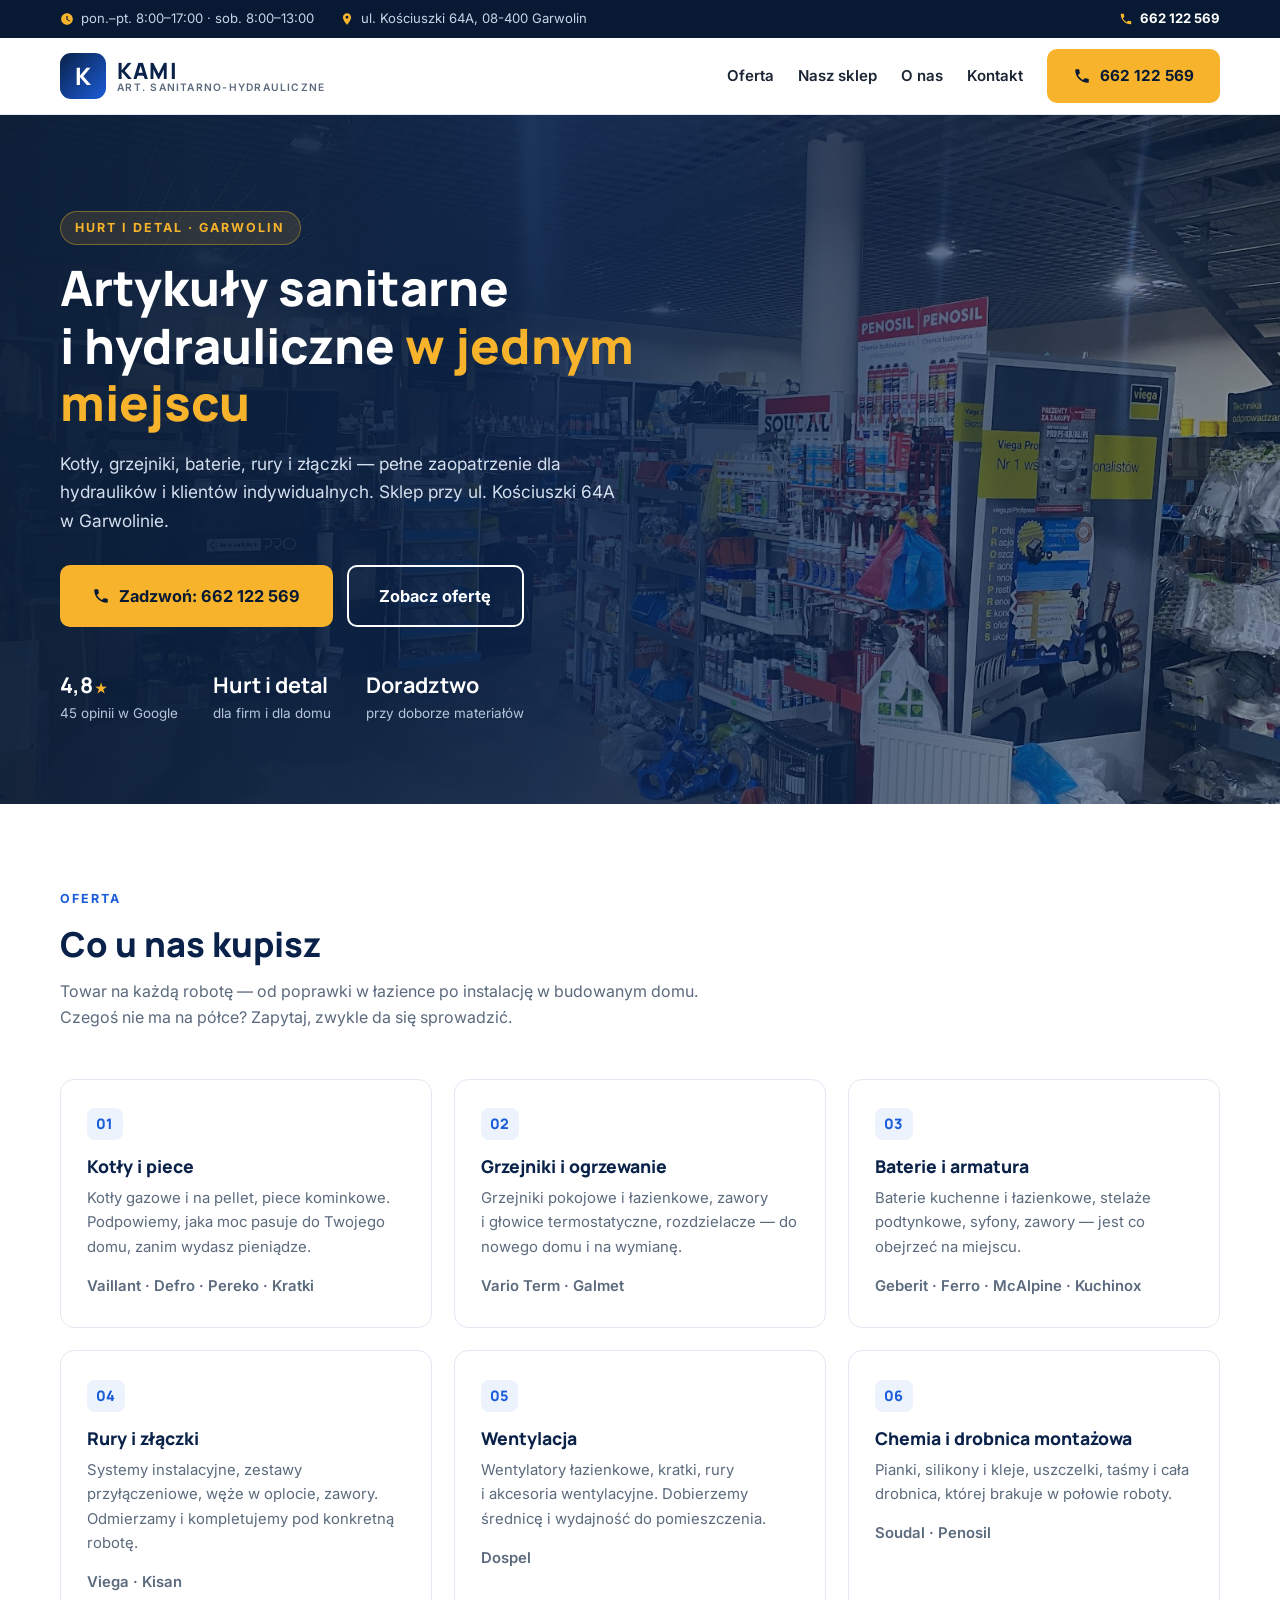
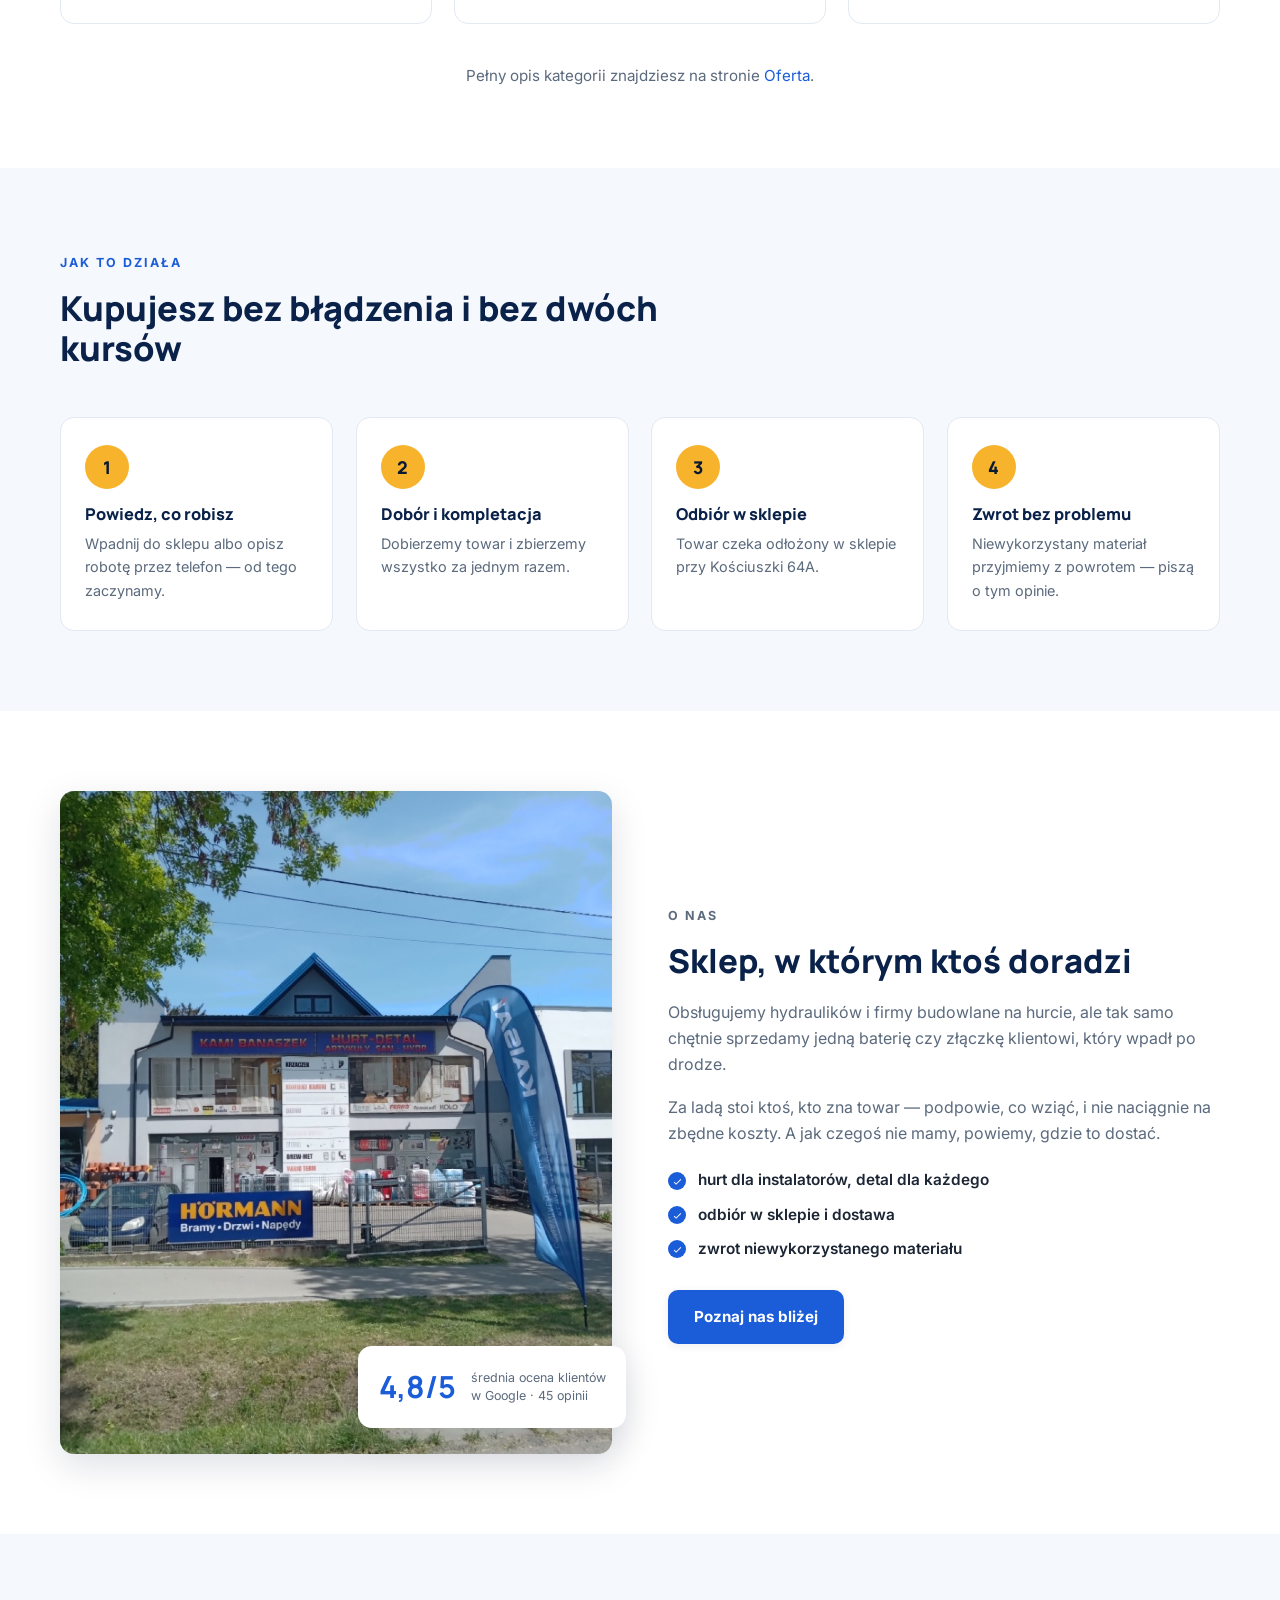
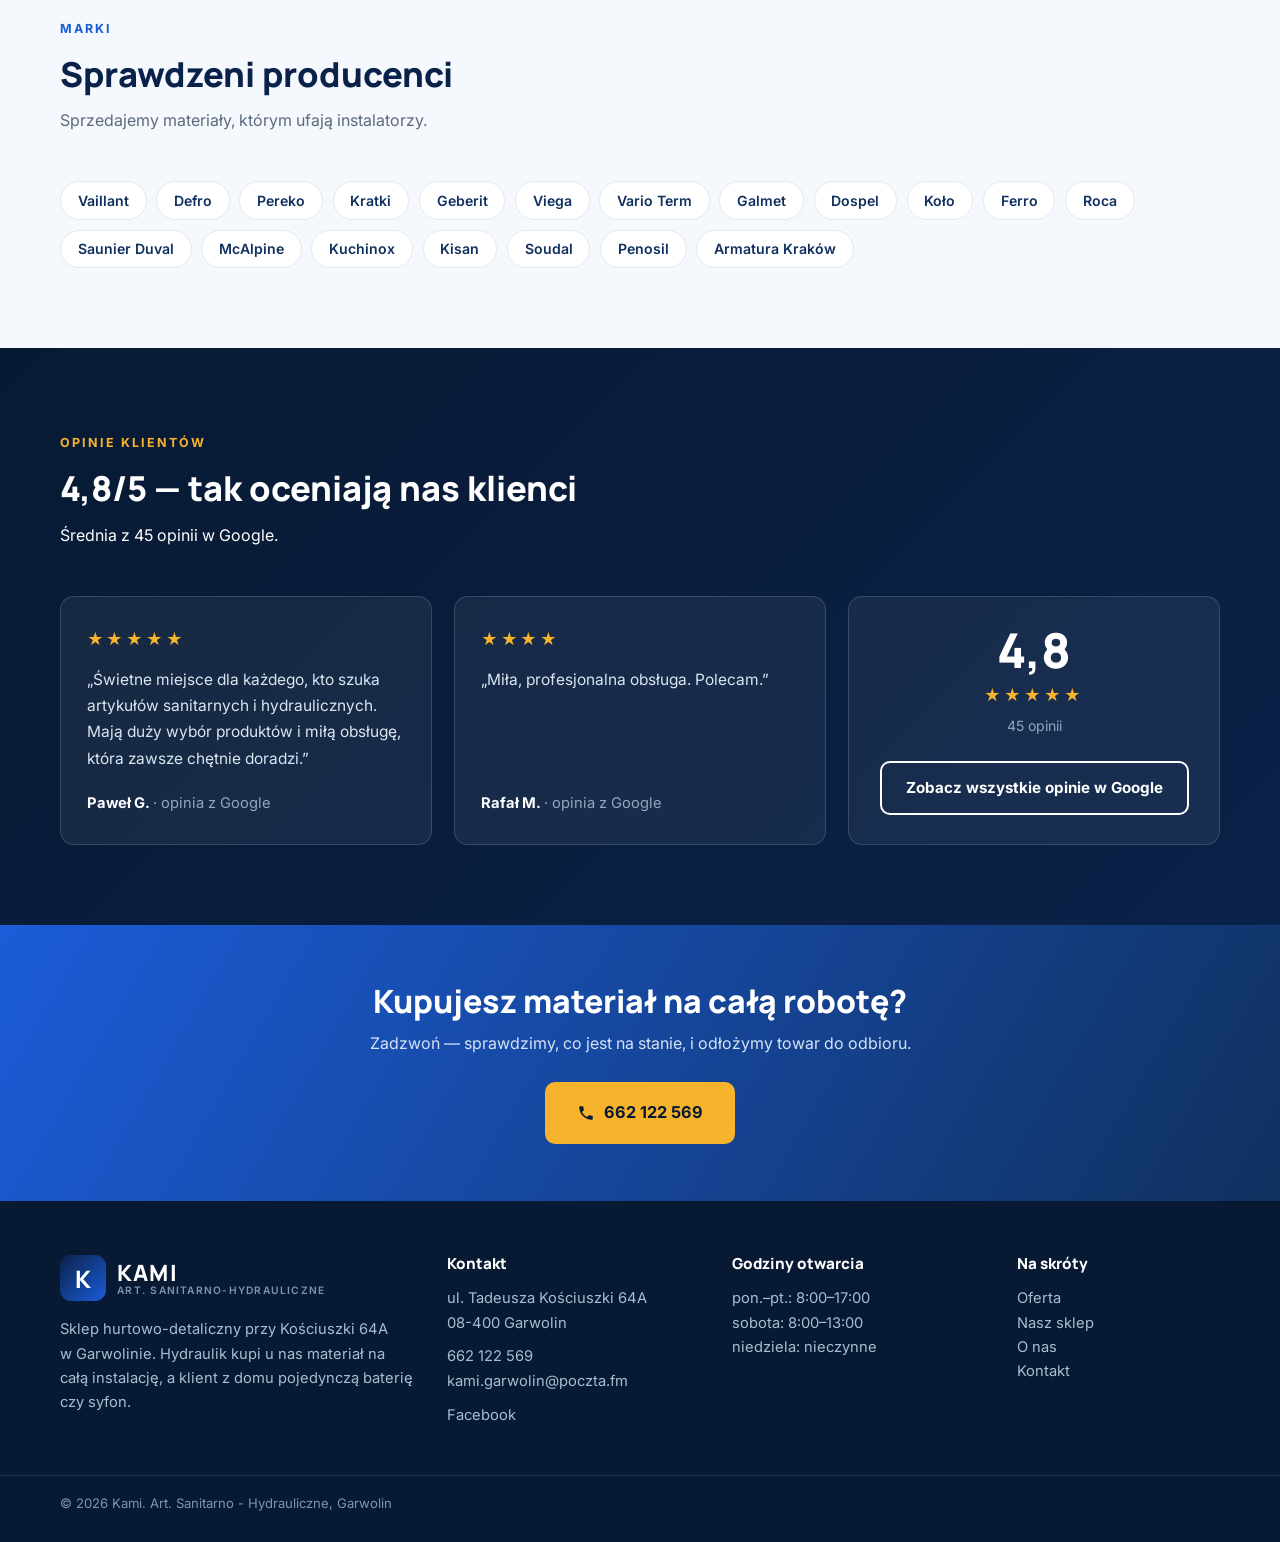
==== commit 73aed4e3: "Nowa strona demo — KAMI Art. Sanitarno-Hydrauliczne (od zera, podstrony + realne zdjęcia) Co-Authore" ====
--- a/index.html
+++ b/index.html
@@ -1,178 +1,306 @@
 <!DOCTYPE html>
 <html lang="pl">
 <head>
-<meta charset="UTF-8">
-<meta name="viewport" content="width=device-width, initial-scale=1.0">
-<title>KAMI Artykuły Sanitarno-Hydrauliczne</title>
-<meta name="description" content="Kami. Art. Sanitarno - Hydrauliczne - sklep sanitarno-hydrauliczny w Garwolinie, ul. Tadeusza Kościuszki 64A. Kotły gazowe, grzejniki, baterie, rury i złączki, wentylacja. Hurt i detal, doradztwo przy doborze. Zadzwoń: 662 122 569.">
-<link rel="preconnect" href="https://fonts.googleapis.com">
-<link rel="preconnect" href="https://fonts.gstatic.com" crossorigin>
-<link href="https://fonts.googleapis.com/css2?family=Sora:wght@600;700;800&family=Manrope:wght@400;500;600&display=swap" rel="stylesheet">
-<link rel="stylesheet" href="assets/styles.css">
+  <meta charset="UTF-8">
+  <meta name="viewport" content="width=device-width, initial-scale=1.0">
+  <title>KAMI — Artykuły Sanitarno-Hydrauliczne Garwolin | Hurt i detal</title>
+  <meta name="description" content="KAMI — sklep sanitarno-hydrauliczny w Garwolinie, ul. Kościuszki 64A. Kotły, grzejniki, armatura, rury i złączki. Hurt i detal, fachowe doradztwo. ☎ 662 122 569">
+  <link rel="preconnect" href="https://fonts.googleapis.com">
+  <link rel="preconnect" href="https://fonts.gstatic.com" crossorigin>
+  <link href="https://fonts.googleapis.com/css2?family=Inter:wght@400;500;600;700&family=Manrope:wght@600;700;800&display=swap" rel="stylesheet">
+  <link rel="stylesheet" href="css/style.css">
+  <link rel="icon" href="data:image/svg+xml,<svg xmlns='http://www.w3.org/2000/svg' viewBox='0 0 100 100'><rect width='100' height='100' rx='20' fill='%230a2249'/><text x='50' y='70' font-size='56' font-family='Arial' font-weight='bold' fill='%23f7b32b' text-anchor='middle'>K</text></svg>">
 </head>
 <body>
 
-<header class="nav">
-  <div class="wrap nav-inner">
-    <a class="brand" href="index.html"><span class="name">KAMI</span><span class="sub">Art. sanitarno-hydrauliczne · Garwolin</span></a>
-    <nav class="nav-links">
-      <a href="oferta.html">Oferta</a>
-      <a href="realizacje.html">Produkty</a>
-      <a href="o-nas.html">O nas</a>
-      <a href="kontakt.html">Kontakt</a>
-      <a href="tel:+48662122569" class="btn btn-accent">Zadzwoń +48 662 122 569</a>
-    </nav>
-    <button class="nav-toggle" aria-label="Menu"><span></span><span></span><span></span></button>
-  </div>
-</header>
-
-<section class="hero-fach">
-  <img class="hf-photo" src="img/hero.jpg" alt="Kami. Art. Sanitarno - Hydrauliczne">
-  <div class="hf-panel">
-      <span class="hf-kicker">Sklep sanitarno-hydrauliczny · Garwolin</span>
-      <h1 class="hf-title">Kotły, grzejniki, armatura wszystko w jednym miejscu</h1>
-      <a class="hf-phone" href="tel:+48662122569"><span class="hf-phone-lab">Zadzwoń teraz</span><span class="hf-phone-num"><svg class="ico-tel" width="16" height="16" viewBox="0 0 24 24" fill="none" aria-hidden="true"><path d="M6.6 10.8a15.5 15.5 0 0 0 6.6 6.6l2.2-2.2a1 1 0 0 1 1-.24 11.4 11.4 0 0 0 3.6.58 1 1 0 0 1 1 1V20a1 1 0 0 1-1 1A17 17 0 0 1 3 4a1 1 0 0 1 1-1h3.5a1 1 0 0 1 1 1c0 1.25.2 2.46.58 3.6a1 1 0 0 1-.25 1l-2.23 2.2Z" fill="currentColor"/></svg> +48 662 122 569</span></a>
-      <div class="hf-actions">
-        <a href="kontakt.html" class="btn btn-accent">Zapytaj o towar <span class="arr">→</span></a>
-        <a href="tel:+48662122569" class="btn btn-ghost hf-ghost">Zadzwoń +48 662 122 569</a>
-      </div>
-      <div class="hf-trust"><svg class="ico-star" width="14" height="14" viewBox="0 0 24 24" style="vertical-align:-2px" aria-hidden="true"><path d="M12 2.8l2.85 5.8 6.4.93-4.63 4.5 1.1 6.37L12 17.4l-5.72 3 1.1-6.37-4.63-4.5 6.4-.93L12 2.8Z" fill="currentColor"/></svg> Ocena 4,8 w Google · 45 opinii</div>
-  </div>
-</section>
-<section class="fach-promise">
-  <div class="wrap">
-    <ul class="fp-row reveal"><li>Zapytaj o towar</li><li>Kościuszki 64A, Garwolin</li><li>Doradztwo przy doborze</li></ul>
-  </div>
-</section>
-<section class="trust-bar">
-  <div class="wrap">
-    <div class="tb-google reveal"><svg class="ico-star" width="14" height="14" viewBox="0 0 24 24" style="vertical-align:-2px" aria-hidden="true"><path d="M12 2.8l2.85 5.8 6.4.93-4.63 4.5 1.1 6.37L12 17.4l-5.72 3 1.1-6.37-4.63-4.5 6.4-.93L12 2.8Z" fill="currentColor"/></svg> Ocena 4,8 w Google · 45 opinii</div>
-  </div>
-</section>
-<section class="proces fachowcy">
-  <div class="wrap">
-    <div class="head center reveal">
-      <span class="eyebrow">Jak to działa</span>
-      <h2>Kupujesz bez błądzenia i bez dwóch kursów</h2>
-      <p>Tak wygląda to u nas na co dzień. Bez niespodzianek i bez naciągania.</p>
-    </div>
-    <ol class="proces-line">
-      <li class="reveal"><span class="pno">01</span><h3>Powiedz, co robisz</h3><p>Wpadnij do sklepu albo opisz robotę przez telefon - od tego zaczynamy.</p></li>
-      <li class="reveal"><span class="pno">02</span><h3>Dobór i kompletacja</h3><p>Dobierzemy towar i zbierzemy wszystko za jednym razem.</p></li>
-      <li class="reveal"><span class="pno">03</span><h3>Odbiór w sklepie</h3><p>Towar czeka odłożony w sklepie przy Kościuszki 64A.</p></li>
-      <li class="reveal"><span class="pno">04</span><h3>Zwrot bez problemu</h3><p>Niewykorzystany materiał przyjmiemy z powrotem - piszą o tym opinie.</p></li>
-    </ol>
-  </div>
-</section>
-<section class="gateways-band">
-  <div class="wrap">
-    <div class="gateways">
-      <a href="oferta.html" class="gateway reveal"><img src="img/g1.jpg" alt="Kotły i piece" loading="lazy"><span class="g-ttl">Kotły i piece</span></a>
-      <a href="oferta.html" class="gateway reveal"><img src="img/g2.jpg" alt="Grzejniki i ogrzewanie" loading="lazy"><span class="g-ttl">Grzejniki i ogrzewanie</span></a>
-      <a href="oferta.html" class="gateway reveal"><img src="img/g3.jpg" alt="Baterie i armatura" loading="lazy"><span class="g-ttl">Baterie i armatura</span></a>
+  <div class="topbar">
+    <div class="container topbar__inner">
+      <span class="topbar__item">
+        <svg viewBox="0 0 24 24"><path d="M12 22c5.5 0 10-4.5 10-10S17.5 2 12 2 2 6.5 2 12s4.5 10 10 10zm1-15v5.3l4.2 2.5-.8 1.3L11 13V7h2z"/></svg>
+        pon.–pt. 8:00–17:00 · sob. 8:00–13:00
+      </span>
+      <span class="topbar__item topbar__item--address">
+        <svg viewBox="0 0 24 24"><path d="M12 2C8.1 2 5 5.1 5 9c0 5.2 7 13 7 13s7-7.8 7-13c0-3.9-3.1-7-7-7zm0 9.5A2.5 2.5 0 1 1 12 6.5a2.5 2.5 0 0 1 0 5z"/></svg>
+        ul. Kościuszki 64A, 08-400 Garwolin
+      </span>
+      <a class="topbar__item topbar__phone" href="tel:+48662122569">
+        <svg viewBox="0 0 24 24"><path d="M6.6 10.8c1.4 2.8 3.8 5.1 6.6 6.6l2.2-2.2c.3-.3.7-.4 1-.2 1.1.4 2.3.6 3.6.6.6 0 1 .4 1 1V20c0 .6-.4 1-1 1C10.6 21 3 13.4 3 4c0-.6.4-1 1-1h3.5c.6 0 1 .4 1 1 0 1.2.2 2.4.6 3.6.1.3 0 .7-.2 1l-2.3 2.2z"/></svg>
+        662 122 569
+      </a>
     </div>
   </div>
-</section>
-<section class="fach-uslugi">
-  <div class="wrap">
-    <div class="head reveal">
-      <span class="eyebrow">Asortyment</span>
-      <h2>Co u nas kupisz</h2>
-      <p>To, po co klienci przychodzą najczęściej - pełny asortyment opisany niżej.</p>
-    </div>
-    <ul class="fu-list">
-      <li class="fu-row reveal"><div class="fu-name">Kotły i piece</div><div class="fu-desc">Kotły gazowe m.in. Vaillant i Defro, piece kominkowe Kratki. Podpowiemy, jaka moc pasuje do Twojego domu, zanim wydasz pieniądze.</div><a class="fu-cta" href="kontakt.html">Zapytaj <span class="arr">→</span></a></li>
-      <li class="fu-row reveal"><div class="fu-name">Grzejniki i ogrzewanie</div><div class="fu-desc">Grzejniki pokojowe i łazienkowe, zawory i głowice Vario Term, rozdzielacze. Do nowego domu i na wymianę starych.</div><a class="fu-cta" href="kontakt.html">Zapytaj <span class="arr">→</span></a></li>
-      <li class="fu-row reveal"><div class="fu-name">Baterie i armatura</div><div class="fu-desc">Baterie do kuchni i łazienki, stelaże podtynkowe Geberit, syfony McAlpine, armatura Kuchinox. Jest co obejrzeć na miejscu.</div><a class="fu-cta" href="kontakt.html">Zapytaj <span class="arr">→</span></a></li>
-      <li class="fu-row reveal"><div class="fu-name">Rury i złączki</div><div class="fu-desc">Systemy Viega, zestawy przyłączeniowe, węże w oplocie, zawory. Odmierzamy i kompletujemy pod konkretną robotę.</div><a class="fu-cta" href="kontakt.html">Zapytaj <span class="arr">→</span></a></li>
-      <li class="fu-row reveal"><div class="fu-name">Wentylacja</div><div class="fu-desc">Wentylatory łazienkowe Dospel, kratki, rury i akcesoria wentylacyjne. Dobierzemy średnicę i wydajność do pomieszczenia.</div><a class="fu-cta" href="kontakt.html">Zapytaj <span class="arr">→</span></a></li>
-      <li class="fu-row reveal"><div class="fu-name">Chemia i drobnica montażowa</div><div class="fu-desc">Pianki, silikony i kleje Soudal oraz Penosil, uszczelki, taśmy i cała drobnica, której brakuje w połowie roboty.</div><a class="fu-cta" href="kontakt.html">Zapytaj <span class="arr">→</span></a></li>
-    </ul>
-    <div style="margin-top:var(--space-7)" class="reveal"><a href="oferta.html" class="btn btn-ghost">Pełny asortyment <span class="arr">→</span></a></div>
-  </div>
-</section>
-<section>
-  <div class="wrap">
-    <div class="head reveal">
-      <span class="eyebrow">Produkty</span>
-      <h2>Sklep i asortyment</h2>
-      <p>Tak wygląda nasz sklep przy Kościuszki 64A w środku - a obok przykłady towaru, po który klienci wracają.</p>
-    </div>
-    <div class="gallery">
-      <div class="tile t-two3 reveal"><img src="img/g4.jpg" alt="Rozdzielacze i złączki" loading="lazy"><div class="cap">Rozdzielacze i złączki</div></div>
-      <div class="tile t-third reveal"><img src="img/g5.jpg" alt="Baterie łazienkowe" loading="lazy"><div class="cap">Baterie łazienkowe</div></div>
-      <div class="tile t-third reveal"><img src="img/g6.jpg" alt="Kształtki i armatura" loading="lazy"><div class="cap">Kształtki i armatura</div></div>
-      <div class="tile t-third reveal"><img src="img/about.jpg" alt="Kami. Art. Sanitarno - Hydrauliczne" loading="lazy"></div>
-    </div>
-    <div style="margin-top:var(--space-7)" class="reveal"><a href="realizacje.html" class="btn btn-accent">Zobacz produkty <span class="arr">→</span></a></div>
-  </div>
-</section>
-<section class="opinie">
-  <div class="wrap">
-    <div class="head center reveal">
-      <span class="eyebrow">Opinie</span>
-      <h2>Co mówią klienci</h2>
-    </div>
-    <div class="opinie-grid">
-      <figure class="op-card reveal"><blockquote>Od wielu lat zakupy hydrauliczne robię zawsze tutaj. Obsługa jest bardzo pomocna i chętnie podpowiada różne rozwiązania i dobór materiałów, nie naciągając jednocześnie na niepotrzebne koszty.</blockquote><span class="op-autor">Łukasz Lis</span></figure>
-      <figure class="op-card reveal"><blockquote>Obsługa na 6! Zakupy to jedno, ale doradztwo to drugi ogromny plus.</blockquote><span class="op-autor">Mirosław S.</span></figure>
-      <figure class="op-card reveal"><blockquote>Miła, konkretna, bezproblemowa obsługa. Nie każdy się na wszystkim zna, panowie podpowiedzą, doradzą. Nie ma problemu ze zwrotem lub wymianą. Porównując do konkurencji same plusy.</blockquote><span class="op-autor">kedzi</span></figure>
-    </div>
-  </div>
-</section>
-<section class="obszar">
-  <div class="wrap">
-    <div class="head center reveal">
-      <span class="eyebrow">Gdzie nas znajdziesz</span>
-      <h2>Zapraszamy do sklepu w Garwolinie</h2>
-    </div>
-    <ul class="obszar-list reveal"><li class="is-home">Garwolin</li><li>ul. Kościuszki 64A</li></ul>
-  </div>
-</section>
-<section class="cta">
-  <div class="wrap">
-    <div class="reveal">
-      <span class="eyebrow">Współpraca</span>
-      <h2>Szykujesz remont albo budowę? Skompletujemy materiał.</h2>
-      <p>Napisz albo wpadnij - powiemy, co jest na stanie, i doradzimy, co wziąć.</p>
-    </div>
-    <div class="cta-actions reveal">
-      <a href="kontakt.html" class="btn btn-light">Zapytaj o towar <span class="arr">→</span></a>
-      <a href="tel:+48662122569" class="btn btn-ghost" style="color:#fff;border-color:rgba(255,255,255,.3)">+48 662 122 569</a>
-    </div>
-  </div>
-</section>
-
-<footer>
-  <div class="wrap">
-    <div class="foot-grid">
-      <div class="foot-brand">
-        <div class="name">Kami. Art. Sanitarno - Hydrauliczne</div>
-        <p>Sklep hurtowo-detaliczny przy Kościuszki 64A w Garwolinie. Hydraulik kupi u nas materiał na całą instalację, a klient z domu pojedynczą baterię czy syfon.</p>
-      </div>
-      <div class="foot-col">
-        <h4>Nawigacja</h4>
+
+  <header class="header" id="top">
+    <div class="container header__inner">
+      <a href="index.html" class="logo" aria-label="KAMI — strona główna">
+        <span class="logo__mark" aria-hidden="true"></span>
+        <span class="logo__text">KAMI<small>Art. sanitarno-hydrauliczne</small></span>
+      </a>
+      <nav class="nav" id="nav">
         <a href="oferta.html">Oferta</a>
-        <a href="realizacje.html">Produkty</a>
+        <a href="galeria.html">Nasz sklep</a>
         <a href="o-nas.html">O nas</a>
         <a href="kontakt.html">Kontakt</a>
-      </div>
-      <div class="foot-col">
+        <a href="tel:+48662122569" class="btn btn--yellow nav__cta">
+          <svg viewBox="0 0 24 24"><path d="M6.6 10.8c1.4 2.8 3.8 5.1 6.6 6.6l2.2-2.2c.3-.3.7-.4 1-.2 1.1.4 2.3.6 3.6.6.6 0 1 .4 1 1V20c0 .6-.4 1-1 1C10.6 21 3 13.4 3 4c0-.6.4-1 1-1h3.5c.6 0 1 .4 1 1 0 1.2.2 2.4.6 3.6.1.3 0 .7-.2 1l-2.3 2.2z"/></svg>
+          662 122 569
+        </a>
+      </nav>
+      <button class="burger" id="burger" aria-label="Otwórz menu" aria-expanded="false">
+        <span></span><span></span><span></span>
+      </button>
+    </div>
+  </header>
+
+  <main>
+    <section class="hero">
+      <div class="hero__bg" role="presentation"></div>
+      <div class="container hero__inner">
+        <div class="hero__content reveal">
+          <p class="kicker">Hurt i detal · Garwolin</p>
+          <h1>Artykuły sanitarne i&nbsp;hydrauliczne <span>w jednym miejscu</span></h1>
+          <p class="hero__lead">
+            Kotły, grzejniki, baterie, rury i&nbsp;złączki — pełne zaopatrzenie dla hydraulików
+            i&nbsp;klientów indywidualnych. Sklep przy ul.&nbsp;Kościuszki&nbsp;64A w&nbsp;Garwolinie.
+          </p>
+          <div class="hero__actions">
+            <a href="tel:+48662122569" class="btn btn--yellow btn--lg">
+              <svg viewBox="0 0 24 24"><path d="M6.6 10.8c1.4 2.8 3.8 5.1 6.6 6.6l2.2-2.2c.3-.3.7-.4 1-.2 1.1.4 2.3.6 3.6.6.6 0 1 .4 1 1V20c0 .6-.4 1-1 1C10.6 21 3 13.4 3 4c0-.6.4-1 1-1h3.5c.6 0 1 .4 1 1 0 1.2.2 2.4.6 3.6.1.3 0 .7-.2 1l-2.3 2.2z"/></svg>
+              Zadzwoń: 662 122 569
+            </a>
+            <a href="oferta.html" class="btn btn--ghost btn--light btn--lg">Zobacz ofertę</a>
+          </div>
+          <ul class="hero__badges">
+            <li>
+              <strong>4,8<span class="star">★</span></strong>
+              <span>45 opinii w Google</span>
+            </li>
+            <li>
+              <strong>Hurt i detal</strong>
+              <span>dla firm i dla domu</span>
+            </li>
+            <li>
+              <strong>Doradztwo</strong>
+              <span>przy doborze materiałów</span>
+            </li>
+          </ul>
+        </div>
+      </div>
+    </section>
+
+    <!-- Oferta skrót -->
+    <section class="section">
+      <div class="container">
+        <div class="section__head reveal">
+          <p class="kicker">Oferta</p>
+          <h2>Co u nas kupisz</h2>
+          <p class="section__sub">
+            Towar na każdą robotę — od poprawki w&nbsp;łazience po instalację w&nbsp;budowanym domu.
+            Czegoś nie ma na półce? Zapytaj, zwykle da się sprowadzić.
+          </p>
+        </div>
+        <div class="grid grid--3">
+          <article class="card reveal">
+            <span class="card__num">01</span>
+            <h3>Kotły i piece</h3>
+            <p>Kotły gazowe i&nbsp;na pellet, piece kominkowe. Podpowiemy, jaka moc pasuje do Twojego domu, zanim wydasz pieniądze.</p>
+            <p class="card__brands">Vaillant · Defro · Pereko · Kratki</p>
+          </article>
+          <article class="card reveal">
+            <span class="card__num">02</span>
+            <h3>Grzejniki i ogrzewanie</h3>
+            <p>Grzejniki pokojowe i&nbsp;łazienkowe, zawory i&nbsp;głowice termostatyczne, rozdzielacze — do nowego domu i&nbsp;na wymianę.</p>
+            <p class="card__brands">Vario Term · Galmet</p>
+          </article>
+          <article class="card reveal">
+            <span class="card__num">03</span>
+            <h3>Baterie i armatura</h3>
+            <p>Baterie kuchenne i&nbsp;łazienkowe, stelaże podtynkowe, syfony, zawory — jest co obejrzeć na miejscu.</p>
+            <p class="card__brands">Geberit · Ferro · McAlpine · Kuchinox</p>
+          </article>
+          <article class="card reveal">
+            <span class="card__num">04</span>
+            <h3>Rury i złączki</h3>
+            <p>Systemy instalacyjne, zestawy przyłączeniowe, węże w&nbsp;oplocie, zawory. Odmierzamy i&nbsp;kompletujemy pod konkretną robotę.</p>
+            <p class="card__brands">Viega · Kisan</p>
+          </article>
+          <article class="card reveal">
+            <span class="card__num">05</span>
+            <h3>Wentylacja</h3>
+            <p>Wentylatory łazienkowe, kratki, rury i&nbsp;akcesoria wentylacyjne. Dobierzemy średnicę i&nbsp;wydajność do pomieszczenia.</p>
+            <p class="card__brands">Dospel</p>
+          </article>
+          <article class="card reveal">
+            <span class="card__num">06</span>
+            <h3>Chemia i drobnica montażowa</h3>
+            <p>Pianki, silikony i&nbsp;kleje, uszczelki, taśmy i&nbsp;cała drobnica, której brakuje w&nbsp;połowie roboty.</p>
+            <p class="card__brands">Soudal · Penosil</p>
+          </article>
+        </div>
+        <p class="section__note reveal">
+          Pełny opis kategorii znajdziesz na stronie <a href="oferta.html">Oferta</a>.
+        </p>
+      </div>
+    </section>
+
+    <!-- Jak to działa -->
+    <section class="section section--alt">
+      <div class="container">
+        <div class="section__head reveal">
+          <p class="kicker">Jak to działa</p>
+          <h2>Kupujesz bez błądzenia i&nbsp;bez dwóch kursów</h2>
+        </div>
+        <div class="grid grid--4 steps">
+          <div class="step reveal">
+            <span class="step__num">1</span>
+            <h3>Powiedz, co robisz</h3>
+            <p>Wpadnij do sklepu albo opisz robotę przez telefon — od tego zaczynamy.</p>
+          </div>
+          <div class="step reveal">
+            <span class="step__num">2</span>
+            <h3>Dobór i kompletacja</h3>
+            <p>Dobierzemy towar i&nbsp;zbierzemy wszystko za jednym razem.</p>
+          </div>
+          <div class="step reveal">
+            <span class="step__num">3</span>
+            <h3>Odbiór w sklepie</h3>
+            <p>Towar czeka odłożony w&nbsp;sklepie przy Kościuszki&nbsp;64A.</p>
+          </div>
+          <div class="step reveal">
+            <span class="step__num">4</span>
+            <h3>Zwrot bez problemu</h3>
+            <p>Niewykorzystany materiał przyjmiemy z&nbsp;powrotem — piszą o&nbsp;tym opinie.</p>
+          </div>
+        </div>
+      </div>
+    </section>
+
+    <!-- O nas skrót -->
+    <section class="section">
+      <div class="container split">
+        <div class="split__media split__media--tall reveal">
+          <img src="img/sklep-front.jpg" alt="Budynek sklepu KAMI przy ul. Kościuszki 64A w Garwolinie" loading="lazy">
+          <div class="split__badge">
+            <strong>4,8/5</strong>
+            <span>średnia ocena klientów<br>w&nbsp;Google · 45 opinii</span>
+          </div>
+        </div>
+        <div class="split__content reveal">
+          <p class="kicker">O nas</p>
+          <h2>Sklep, w&nbsp;którym ktoś doradzi</h2>
+          <p>
+            Obsługujemy hydraulików i&nbsp;firmy budowlane na hurcie, ale tak samo chętnie
+            sprzedamy jedną baterię czy złączkę klientowi, który wpadł po drodze.
+          </p>
+          <p>
+            Za ladą stoi ktoś, kto zna towar — podpowie, co wziąć, i&nbsp;nie naciągnie
+            na zbędne koszty. A&nbsp;jak czegoś nie mamy, powiemy, gdzie to dostać.
+          </p>
+          <ul class="checklist">
+            <li>hurt dla instalatorów, detal dla każdego</li>
+            <li>odbiór w sklepie i dostawa</li>
+            <li>zwrot niewykorzystanego materiału</li>
+          </ul>
+          <a href="o-nas.html" class="btn btn--primary">Poznaj nas bliżej</a>
+        </div>
+      </div>
+    </section>
+
+    <!-- Marki -->
+    <section class="section section--alt">
+      <div class="container">
+        <div class="section__head reveal">
+          <p class="kicker">Marki</p>
+          <h2>Sprawdzeni producenci</h2>
+          <p class="section__sub">Sprzedajemy materiały, którym ufają instalatorzy.</p>
+        </div>
+        <div class="brands reveal">
+          <span>Vaillant</span><span>Defro</span><span>Pereko</span><span>Kratki</span>
+          <span>Geberit</span><span>Viega</span><span>Vario Term</span><span>Galmet</span>
+          <span>Dospel</span><span>Koło</span><span>Ferro</span><span>Roca</span>
+          <span>Saunier Duval</span><span>McAlpine</span><span>Kuchinox</span>
+          <span>Kisan</span><span>Soudal</span><span>Penosil</span><span>Armatura Kraków</span>
+        </div>
+      </div>
+    </section>
+
+    <!-- Opinie -->
+    <section class="section section--dark">
+      <div class="container">
+        <div class="section__head reveal">
+          <p class="kicker">Opinie klientów</p>
+          <h2>4,8/5 — tak oceniają nas klienci</h2>
+          <p class="section__sub">Średnia z&nbsp;45 opinii w&nbsp;Google.</p>
+        </div>
+        <div class="grid grid--3">
+          <blockquote class="review reveal">
+            <div class="review__stars">★★★★★</div>
+            <p>„Świetne miejsce dla każdego, kto szuka artykułów sanitarnych i&nbsp;hydraulicznych. Mają duży wybór produktów i&nbsp;miłą obsługę, która zawsze chętnie doradzi.”</p>
+            <footer>Paweł G. <span>· opinia z Google</span></footer>
+          </blockquote>
+          <blockquote class="review reveal">
+            <div class="review__stars">★★★★</div>
+            <p>„Miła, profesjonalna obsługa. Polecam.”</p>
+            <footer>Rafał M. <span>· opinia z Google</span></footer>
+          </blockquote>
+          <div class="review review--cta reveal">
+            <div class="review__score">
+              <strong>4,8</strong>
+              <div class="review__stars">★★★★★</div>
+              <span>45 opinii</span>
+            </div>
+            <a class="btn btn--ghost btn--light" href="https://www.google.com/maps/search/?api=1&query=Kami.+Art.+Sanitarno+-+Hydrauliczne+Garwolin+Ko%C5%9Bciuszki+64A" target="_blank" rel="noopener">
+              Zobacz wszystkie opinie w&nbsp;Google
+            </a>
+          </div>
+        </div>
+      </div>
+    </section>
+
+    <!-- Pasek CTA -->
+    <section class="cta-band">
+      <div class="container cta-band__inner reveal">
+        <h2>Kupujesz materiał na całą robotę?</h2>
+        <p>Zadzwoń — sprawdzimy, co jest na stanie, i&nbsp;odłożymy towar do odbioru.</p>
+        <a href="tel:+48662122569" class="btn btn--yellow btn--lg">
+          <svg viewBox="0 0 24 24"><path d="M6.6 10.8c1.4 2.8 3.8 5.1 6.6 6.6l2.2-2.2c.3-.3.7-.4 1-.2 1.1.4 2.3.6 3.6.6.6 0 1 .4 1 1V20c0 .6-.4 1-1 1C10.6 21 3 13.4 3 4c0-.6.4-1 1-1h3.5c.6 0 1 .4 1 1 0 1.2.2 2.4.6 3.6.1.3 0 .7-.2 1l-2.3 2.2z"/></svg>
+          662 122 569
+        </a>
+      </div>
+    </section>
+  </main>
+
+  <footer class="footer">
+    <div class="container footer__inner">
+      <div class="footer__col">
+        <a href="index.html" class="logo logo--footer">
+          <span class="logo__mark" aria-hidden="true"></span>
+          <span class="logo__text">KAMI<small>Art. sanitarno-hydrauliczne</small></span>
+        </a>
+        <p>Sklep hurtowo-detaliczny przy Kościuszki&nbsp;64A w&nbsp;Garwolinie. Hydraulik kupi u&nbsp;nas materiał na całą instalację, a&nbsp;klient z&nbsp;domu pojedynczą baterię czy syfon.</p>
+      </div>
+      <div class="footer__col">
         <h4>Kontakt</h4>
-        <a href="tel:+48662122569">+48 662 122 569</a>
-        <a href="mailto:kami.garwolin@poczta.fm">kami.garwolin@poczta.fm</a>
-        <p>ul. Tadeusza Kościuszki 64A, 08-400 Garwolin</p>
-        <a href="https://maps.app.goo.gl/x3kK5Vh5fAuMShth7" target="_blank" rel="noopener">Jak dojechać →</a>
+        <p>ul. Tadeusza Kościuszki 64A<br>08-400 Garwolin</p>
+        <p><a href="tel:+48662122569">662 122 569</a><br><a href="mailto:kami.garwolin@poczta.fm">kami.garwolin@poczta.fm</a></p>
+        <p><a href="https://www.facebook.com/KAMIHYDRAULICZNY" target="_blank" rel="noopener">Facebook</a></p>
+      </div>
+      <div class="footer__col">
+        <h4>Godziny otwarcia</h4>
+        <p>pon.–pt.: 8:00–17:00<br>sobota: 8:00–13:00<br>niedziela: nieczynne</p>
+      </div>
+      <div class="footer__col">
+        <h4>Na skróty</h4>
+        <p><a href="oferta.html">Oferta</a><br><a href="galeria.html">Nasz sklep</a><br><a href="o-nas.html">O nas</a><br><a href="kontakt.html">Kontakt</a></p>
       </div>
     </div>
-    <div class="foot-bot">
-      <span>© 2026 Kami. Art. Sanitarno - Hydrauliczne</span>
-      <span>Projekt strony: Krzysztof Brzeziński</span>
+    <div class="footer__bottom">
+      <div class="container">
+        <p>© 2026 Kami. Art. Sanitarno - Hydrauliczne, Garwolin</p>
+      </div>
     </div>
-  </div>
-</footer>
-<div class="sticky-call"><a class="sc-call" href="tel:+48662122569"><svg class="ico-tel" width="16" height="16" viewBox="0 0 24 24" fill="none" aria-hidden="true"><path d="M6.6 10.8a15.5 15.5 0 0 0 6.6 6.6l2.2-2.2a1 1 0 0 1 1-.24 11.4 11.4 0 0 0 3.6.58 1 1 0 0 1 1 1V20a1 1 0 0 1-1 1A17 17 0 0 1 3 4a1 1 0 0 1 1-1h3.5a1 1 0 0 1 1 1c0 1.25.2 2.46.58 3.6a1 1 0 0 1-.25 1l-2.23 2.2Z" fill="currentColor"/></svg> Zadzwoń</a><a class="sc-quote" href="kontakt.html">Zapytaj o towar</a></div>
-
-<script src="assets/main.js"></script>
+  </footer>
+
+  <script src="js/main.js"></script>
 </body>
 </html>
--- a/css/style.css
+++ b/css/style.css
@@ -0,0 +1,460 @@
+/* ============ KAMI — Art. Sanitarno-Hydrauliczne, Garwolin ============ */
+
+:root {
+  --navy-900: #081a33;
+  --navy-800: #0a2249;
+  --navy-700: #10315f;
+  --blue-500: #1b5cd8;
+  --blue-400: #4a82e6;
+  --blue-050: #edf3fd;
+  --yellow: #f7b32b;
+  --ink: #1b2534;
+  --muted: #5b6a7d;
+  --line: #e2e9f2;
+  --bg: #ffffff;
+  --bg-alt: #f5f8fc;
+  --radius: 14px;
+  --shadow-sm: 0 2px 10px rgba(8, 26, 51, .07);
+  --shadow-md: 0 12px 36px rgba(8, 26, 51, .13);
+  --font-head: "Manrope", sans-serif;
+  --font-body: "Inter", sans-serif;
+}
+
+* { margin: 0; padding: 0; box-sizing: border-box; }
+
+html { scroll-behavior: smooth; scroll-padding-top: 96px; }
+
+body {
+  font-family: var(--font-body);
+  color: var(--ink);
+  background: var(--bg);
+  line-height: 1.65;
+  -webkit-font-smoothing: antialiased;
+}
+
+img { max-width: 100%; display: block; }
+
+.container { width: min(1160px, 100% - 2.5rem); margin-inline: auto; }
+
+h1, h2, h3, h4 { font-family: var(--font-head); color: var(--navy-800); line-height: 1.18; font-weight: 800; }
+
+a { color: var(--blue-500); text-decoration: none; }
+a:hover { text-decoration: underline; }
+
+/* ---------- Przyciski ---------- */
+.btn {
+  display: inline-flex;
+  align-items: center;
+  gap: .55rem;
+  font-weight: 700;
+  font-size: .95rem;
+  padding: .78rem 1.5rem;
+  border-radius: 10px;
+  transition: transform .18s ease, box-shadow .18s ease, background .18s ease, color .18s ease;
+  text-decoration: none !important;
+  cursor: pointer;
+  border: 2px solid transparent;
+  font-family: var(--font-body);
+}
+.btn svg { width: 18px; height: 18px; fill: currentColor; flex: none; }
+.btn--primary { background: var(--blue-500); color: #fff; box-shadow: var(--shadow-sm); }
+.btn--primary:hover { background: var(--navy-700); transform: translateY(-2px); box-shadow: var(--shadow-md); }
+.btn--yellow { background: var(--yellow); color: var(--navy-900); }
+.btn--yellow:hover { background: #ffc447; transform: translateY(-2px); box-shadow: var(--shadow-md); }
+.btn--ghost { border-color: var(--navy-800); color: var(--navy-800); background: transparent; }
+.btn--ghost:hover { background: var(--navy-800); color: #fff; transform: translateY(-2px); }
+.btn--ghost.btn--light { border-color: #fff; color: #fff; background: transparent; }
+.btn--ghost.btn--light:hover { background: #fff; color: var(--navy-800); }
+.btn--lg { padding: .95rem 1.9rem; font-size: 1.02rem; }
+
+/* ---------- Pasek górny ---------- */
+.topbar { background: var(--navy-900); color: #c6d4e6; font-size: .82rem; }
+.topbar__inner {
+  display: flex; gap: 1.6rem; align-items: center;
+  min-height: 38px; flex-wrap: wrap; padding-block: .25rem;
+}
+.topbar__item { display: inline-flex; align-items: center; gap: .45rem; }
+.topbar__item svg { width: 14px; height: 14px; fill: var(--yellow); flex: none; }
+.topbar__phone { color: #fff; font-weight: 700; margin-left: auto; }
+.topbar__phone:hover { color: var(--yellow); text-decoration: none; }
+
+/* ---------- Nagłówek ---------- */
+.header {
+  position: sticky; top: 0; z-index: 60;
+  background: rgba(255, 255, 255, .97);
+  backdrop-filter: blur(10px);
+  border-bottom: 1px solid var(--line);
+  transition: box-shadow .2s ease;
+}
+.header.is-scrolled { box-shadow: var(--shadow-sm); }
+.header__inner {
+  display: flex; align-items: center; justify-content: space-between;
+  min-height: 76px; gap: 1rem;
+}
+
+.logo { display: inline-flex; align-items: center; gap: .7rem; text-decoration: none !important; }
+.logo__mark {
+  width: 46px; height: 46px;
+  border-radius: 11px;
+  background: linear-gradient(135deg, var(--navy-800), var(--blue-500));
+  display: grid; place-items: center;
+  flex: none;
+  font-family: var(--font-head);
+  font-weight: 800;
+  font-size: 1.5rem;
+  color: #fff;
+}
+.logo__mark::after { content: "K"; }
+.logo__text {
+  font-family: var(--font-head);
+  font-weight: 800;
+  font-size: 1.4rem;
+  letter-spacing: .05em;
+  color: var(--navy-800);
+  display: flex; flex-direction: column; line-height: 1.05;
+}
+.logo__text small {
+  font-family: var(--font-body);
+  font-weight: 600;
+  font-size: .64rem;
+  letter-spacing: .12em;
+  text-transform: uppercase;
+  color: var(--muted);
+}
+
+.nav { display: flex; align-items: center; gap: 1.5rem; }
+.nav > a:not(.nav__cta) {
+  color: var(--ink); font-weight: 600; font-size: .94rem;
+  text-decoration: none !important; position: relative;
+}
+.nav > a:not(.nav__cta)::after {
+  content: ""; position: absolute; left: 0; bottom: -6px;
+  width: 100%; height: 2.5px; background: var(--yellow);
+  transform: scaleX(0); transform-origin: left; transition: transform .2s ease;
+}
+.nav > a:not(.nav__cta):hover::after,
+.nav > a.is-active::after { transform: scaleX(1); }
+.nav > a.is-active { color: var(--blue-500); }
+
+.burger {
+  display: none; flex-direction: column; gap: 5px;
+  background: none; border: 0; padding: .5rem; cursor: pointer;
+}
+.burger span {
+  width: 26px; height: 3px; border-radius: 2px; background: var(--navy-800);
+  transition: transform .25s ease, opacity .25s ease;
+}
+.burger.is-open span:nth-child(1) { transform: translateY(8px) rotate(45deg); }
+.burger.is-open span:nth-child(2) { opacity: 0; }
+.burger.is-open span:nth-child(3) { transform: translateY(-8px) rotate(-45deg); }
+
+/* ---------- Hero (strona główna) ---------- */
+.hero { position: relative; color: #fff; overflow: hidden; }
+.hero__bg {
+  position: absolute; inset: 0;
+  background:
+    linear-gradient(95deg, rgba(8, 26, 51, .95) 0%, rgba(10, 34, 73, .87) 45%, rgba(10, 34, 73, .45) 100%),
+    var(--hero-img, url("../img/hero.jpg")) center/cover no-repeat;
+}
+.hero__inner { position: relative; padding: 6rem 0 5rem; }
+.hero__content { max-width: 660px; }
+
+.kicker {
+  display: inline-block;
+  font-size: .78rem; font-weight: 700;
+  letter-spacing: .16em; text-transform: uppercase;
+  color: var(--blue-500); margin-bottom: .9rem;
+}
+.hero .kicker {
+  color: var(--yellow);
+  background: rgba(247, 179, 43, .13);
+  border: 1px solid rgba(247, 179, 43, .4);
+  padding: .35rem .9rem; border-radius: 999px;
+}
+
+.hero h1 {
+  color: #fff;
+  font-size: clamp(2rem, 4.6vw, 3.05rem);
+  margin-bottom: 1.1rem;
+}
+.hero h1 span { color: var(--yellow); }
+.hero__lead { font-size: 1.08rem; color: #d3dfee; max-width: 560px; margin-bottom: 1.9rem; }
+.hero__actions { display: flex; gap: .9rem; flex-wrap: wrap; margin-bottom: 2.5rem; }
+
+.hero__badges { list-style: none; display: flex; gap: 2.2rem; flex-wrap: wrap; }
+.hero__badges li { display: flex; flex-direction: column; }
+.hero__badges strong { font-family: var(--font-head); font-size: 1.35rem; color: #fff; }
+.hero__badges .star { color: var(--yellow); margin-left: .15rem; }
+.hero__badges span { font-size: .84rem; color: #b5c6da; }
+
+/* ---------- Nagłówek podstrony ---------- */
+.pagehead { position: relative; color: #fff; overflow: hidden; }
+.pagehead__bg {
+  position: absolute; inset: 0;
+  background-position: center;
+  background-size: cover;
+  background-repeat: no-repeat;
+  background-image: linear-gradient(95deg, rgba(8, 26, 51, .93) 0%, rgba(10, 34, 73, .82) 55%, rgba(10, 34, 73, .5) 100%);
+}
+.pagehead--oferta .pagehead__bg {
+  background-image:
+    linear-gradient(95deg, rgba(8, 26, 51, .93) 0%, rgba(10, 34, 73, .82) 55%, rgba(10, 34, 73, .5) 100%),
+    url("../img/ekspozycja.jpg");
+}
+.pagehead--sklep .pagehead__bg,
+.pagehead--kontakt .pagehead__bg {
+  background-image:
+    linear-gradient(95deg, rgba(8, 26, 51, .93) 0%, rgba(10, 34, 73, .82) 55%, rgba(10, 34, 73, .5) 100%),
+    url("../img/sklep-budynek.jpg");
+}
+.pagehead--onas .pagehead__bg {
+  background-image:
+    linear-gradient(95deg, rgba(8, 26, 51, .93) 0%, rgba(10, 34, 73, .82) 55%, rgba(10, 34, 73, .5) 100%),
+    url("../img/sklep-front.jpg");
+}
+.pagehead__inner { position: relative; padding: 4.2rem 0; }
+.pagehead .kicker { color: var(--yellow); }
+.pagehead h1 { color: #fff; font-size: clamp(1.8rem, 3.6vw, 2.6rem); margin-bottom: .7rem; }
+.pagehead p { color: #d3dfee; max-width: 620px; }
+
+/* ---------- Sekcje ---------- */
+.section { padding: 5rem 0; }
+.section--alt { background: var(--bg-alt); }
+.section--dark { background: linear-gradient(135deg, var(--navy-900), var(--navy-800)); }
+.section--dark h2, .section--dark .section__sub { color: #fff; }
+.section--dark .kicker { color: var(--yellow); }
+
+.section__head { max-width: 660px; margin-bottom: 3rem; }
+.section__head h2 { font-size: clamp(1.55rem, 3vw, 2.15rem); }
+.section__sub { color: var(--muted); margin-top: .8rem; }
+.section__note { margin-top: 2.4rem; text-align: center; color: var(--muted); font-size: .95rem; }
+
+/* ---------- Siatki ---------- */
+.grid { display: grid; gap: 1.4rem; }
+.grid--2 { grid-template-columns: repeat(2, 1fr); }
+.grid--3 { grid-template-columns: repeat(3, 1fr); }
+.grid--4 { grid-template-columns: repeat(4, 1fr); }
+
+/* ---------- Karty oferty ---------- */
+.card {
+  background: #fff;
+  border: 1px solid var(--line);
+  border-radius: var(--radius);
+  padding: 1.8rem 1.6rem;
+  transition: transform .2s ease, box-shadow .2s ease, border-color .2s ease;
+}
+.card:hover { transform: translateY(-5px); box-shadow: var(--shadow-md); border-color: transparent; }
+.card__num {
+  font-family: var(--font-head); font-weight: 800; font-size: .9rem;
+  color: var(--blue-500); background: var(--blue-050);
+  border-radius: 8px; padding: .25rem .6rem;
+  display: inline-block; margin-bottom: 1rem;
+}
+.card h3 { font-size: 1.1rem; margin-bottom: .55rem; }
+.card p { font-size: .93rem; color: var(--muted); }
+.card__brands { margin-top: .9rem; font-size: .8rem; color: var(--blue-500); font-weight: 600; }
+
+/* ---------- Kroki ---------- */
+.steps { counter-reset: step; }
+.step {
+  background: #fff; border: 1px solid var(--line); border-radius: var(--radius);
+  padding: 1.7rem 1.5rem;
+  transition: transform .2s ease, box-shadow .2s ease;
+}
+.step:hover { transform: translateY(-4px); box-shadow: var(--shadow-md); }
+.step__num {
+  width: 44px; height: 44px; border-radius: 50%;
+  background: var(--yellow); color: var(--navy-900);
+  font-family: var(--font-head); font-weight: 800; font-size: 1.1rem;
+  display: grid; place-items: center; margin-bottom: 1rem;
+}
+.step h3 { font-size: 1.02rem; margin-bottom: .45rem; }
+.step p { font-size: .9rem; color: var(--muted); }
+
+/* ---------- Split (zdjęcie + tekst) ---------- */
+.split { display: grid; grid-template-columns: 1fr 1fr; gap: 3.5rem; align-items: center; }
+.split__media { position: relative; }
+.split__media img {
+  border-radius: var(--radius);
+  box-shadow: var(--shadow-md);
+  width: 100%;
+  object-fit: cover;
+  aspect-ratio: 4 / 3;
+}
+.split__media--tall img { aspect-ratio: 3 / 3.6; }
+.split__badge {
+  position: absolute; right: -.9rem; bottom: 1.6rem;
+  background: #fff; border-radius: var(--radius);
+  box-shadow: var(--shadow-md); padding: 1rem 1.3rem;
+  display: flex; align-items: center; gap: .9rem;
+}
+.split__badge strong { font-family: var(--font-head); font-size: 1.9rem; color: var(--blue-500); }
+.split__badge span { font-size: .78rem; color: var(--muted); line-height: 1.4; }
+.split__content h2 { font-size: clamp(1.55rem, 3vw, 2.05rem); margin-bottom: 1.1rem; }
+.split__content p { color: var(--muted); margin-bottom: 1rem; }
+
+.checklist { list-style: none; margin: 1.3rem 0 1.8rem; }
+.checklist li { position: relative; padding-left: 1.9rem; margin-bottom: .55rem; font-weight: 600; font-size: .96rem; }
+.checklist li::before {
+  content: ""; position: absolute; left: 0; top: .3rem;
+  width: 18px; height: 18px; border-radius: 50%;
+  background: var(--blue-500) url("data:image/svg+xml;utf8,<svg xmlns='http://www.w3.org/2000/svg' viewBox='0 0 24 24' fill='white'><path d='M9 16.2l-3.5-3.5L4 14.2 9 19.2 20 8.2l-1.4-1.4z'/></svg>") center/11px no-repeat;
+}
+
+/* ---------- Marki ---------- */
+.brands { display: flex; flex-wrap: wrap; gap: .6rem; }
+.brands span {
+  background: #fff; border: 1px solid var(--line);
+  border-radius: 999px; padding: .42rem 1.05rem;
+  font-size: .88rem; font-weight: 600; color: var(--navy-700);
+}
+.section--alt .brands span { background: #fff; }
+
+/* ---------- Opinie ---------- */
+.review {
+  background: rgba(255, 255, 255, .06);
+  border: 1px solid rgba(255, 255, 255, .14);
+  border-radius: var(--radius);
+  padding: 1.8rem 1.6rem;
+  color: #dbe5f1;
+  display: flex; flex-direction: column;
+}
+.review__stars { color: var(--yellow); letter-spacing: .18em; margin-bottom: .9rem; }
+.review p { flex: 1; font-size: .97rem; line-height: 1.7; }
+.review footer { margin-top: 1.2rem; font-weight: 700; color: #fff; font-size: .92rem; }
+.review footer span { font-weight: 400; color: #92a6bd; }
+.review--cta { align-items: center; justify-content: center; text-align: center; gap: 1.4rem; }
+.review__score strong {
+  display: block; font-family: var(--font-head);
+  font-size: 3rem; font-weight: 800; color: #fff; line-height: 1;
+}
+.review__score .review__stars { margin: .5rem 0 .2rem; }
+.review__score span { color: #92a6bd; font-size: .88rem; }
+
+/* ---------- Galeria ---------- */
+.gallery { display: grid; grid-template-columns: repeat(3, 1fr); grid-auto-rows: 280px; gap: 1.2rem; }
+.gallery figure {
+  position: relative; border-radius: var(--radius); overflow: hidden;
+  box-shadow: var(--shadow-sm); background: var(--navy-900);
+}
+.gallery img {
+  width: 100%; height: 100%; object-fit: cover;
+  transition: transform .3s ease;
+}
+.gallery figure:hover img { transform: scale(1.04); }
+.gallery figcaption {
+  position: absolute; inset: auto 0 0 0;
+  padding: .8rem 1rem;
+  background: linear-gradient(transparent, rgba(8, 26, 51, .82));
+  color: #fff; font-size: .85rem; font-weight: 600;
+}
+.gallery figure.is-wide { grid-column: span 2; }
+
+/* ---------- Kontakt ---------- */
+.contact { display: grid; grid-template-columns: minmax(300px, 430px) 1fr; gap: 2.5rem; align-items: start; }
+.contact__row { display: flex; gap: 1.1rem; padding: 1.15rem 0; border-bottom: 1px solid var(--line); }
+.contact__row:first-child { padding-top: 0; }
+.contact__icon {
+  width: 46px; height: 46px; flex: none; border-radius: 12px;
+  background: var(--blue-050); display: grid; place-items: center;
+}
+.contact__icon svg { width: 22px; height: 22px; fill: var(--blue-500); }
+.contact__row h3 { font-size: .98rem; margin-bottom: .25rem; }
+.contact__row p { color: var(--muted); font-size: .95rem; }
+.contact__row a { font-weight: 700; }
+.hours { border-collapse: collapse; font-size: .95rem; color: var(--muted); }
+.hours td { padding: .1rem 0; }
+.hours td:first-child { padding-right: 1.2rem; }
+.hours td:last-child { font-weight: 700; color: var(--ink); }
+.contact__cta { margin-top: 1.6rem; }
+.contact__map {
+  border-radius: var(--radius); overflow: hidden;
+  box-shadow: var(--shadow-sm); border: 1px solid var(--line);
+  min-height: 430px;
+}
+.contact__map iframe { width: 100%; height: 100%; min-height: 430px; border: 0; display: block; }
+
+/* ---------- Formularz ---------- */
+.form { display: grid; gap: 1rem; }
+.form label { font-weight: 600; font-size: .88rem; color: var(--navy-800); display: grid; gap: .35rem; }
+.form input, .form textarea {
+  font-family: var(--font-body); font-size: .95rem;
+  padding: .75rem .9rem;
+  border: 1.5px solid var(--line); border-radius: 10px;
+  background: #fff; color: var(--ink);
+  transition: border-color .15s ease;
+}
+.form input:focus, .form textarea:focus { outline: none; border-color: var(--blue-500); }
+.form textarea { min-height: 120px; resize: vertical; }
+.form__note { font-size: .82rem; color: var(--muted); }
+
+/* ---------- Pasek CTA ---------- */
+.cta-band { background: linear-gradient(120deg, var(--blue-500), var(--navy-700)); color: #fff; padding: 3.6rem 0; }
+.cta-band__inner { text-align: center; }
+.cta-band h2 { color: #fff; font-size: clamp(1.5rem, 3vw, 2rem); margin-bottom: .6rem; }
+.cta-band p { color: #d6e3f5; margin-bottom: 1.6rem; }
+
+/* ---------- Stopka ---------- */
+.footer { background: var(--navy-900); color: #a9bcd2; font-size: .92rem; }
+.footer__inner {
+  display: grid; grid-template-columns: 1.4fr 1fr 1fr .8fr;
+  gap: 2rem; padding: 3.4rem 0 2.4rem;
+}
+.footer h4 { color: #fff; font-size: .95rem; margin-bottom: .8rem; }
+.footer a { color: #a9bcd2; }
+.footer a:hover { color: #fff; }
+.footer p { margin-bottom: .6rem; }
+.logo--footer .logo__text { color: #fff; }
+.logo--footer .logo__text small { color: #7d95ad; }
+.logo--footer { margin-bottom: 1rem; }
+.footer__bottom { border-top: 1px solid rgba(255, 255, 255, .1); padding: 1.1rem 0; font-size: .82rem; color: #7d95ad; }
+
+/* ---------- Animacje ---------- */
+.reveal { opacity: 0; transform: translateY(22px); transition: opacity .6s ease, transform .6s ease; }
+.reveal.is-visible { opacity: 1; transform: none; }
+
+@media (prefers-reduced-motion: reduce) {
+  html { scroll-behavior: auto; }
+  .reveal { opacity: 1; transform: none; transition: none; }
+}
+
+/* ---------- Responsywność ---------- */
+@media (max-width: 1000px) {
+  .grid--4 { grid-template-columns: repeat(2, 1fr); }
+  .grid--3 { grid-template-columns: repeat(2, 1fr); }
+  .split { grid-template-columns: 1fr; gap: 2.5rem; }
+  .split__media { max-width: 540px; }
+  .contact { grid-template-columns: 1fr; }
+  .gallery { grid-template-columns: repeat(2, 1fr); }
+}
+
+@media (max-width: 760px) {
+  .topbar__item--address { display: none; }
+  .burger { display: flex; }
+  .nav {
+    position: fixed; inset: 0 0 0 auto;
+    width: min(320px, 82vw); background: #fff;
+    flex-direction: column; align-items: flex-start; justify-content: flex-start;
+    padding: 6.2rem 2rem 2rem; gap: 1.5rem;
+    box-shadow: -12px 0 40px rgba(8, 26, 51, .18);
+    transform: translateX(100%); transition: transform .28s ease; z-index: 55;
+  }
+  .nav.is-open { transform: translateX(0); }
+  .nav > a:not(.nav__cta) { font-size: 1.1rem; }
+  .nav__cta { margin-top: .5rem; }
+  .hero__inner { padding: 4.2rem 0 3.8rem; }
+  .hero__badges { gap: 1.4rem; }
+  .section { padding: 3.8rem 0; }
+  .grid--3 { grid-template-columns: 1fr; }
+  .grid--2 { grid-template-columns: 1fr; }
+  .split__badge { right: .5rem; bottom: 1rem; padding: .8rem 1rem; }
+  .footer__inner { grid-template-columns: 1fr 1fr; padding-block: 2.6rem 1.8rem; }
+  .gallery { grid-template-columns: 1fr; }
+  .gallery figure.is-wide { grid-column: span 1; }
+}
+
+@media (max-width: 480px) {
+  .grid--4 { grid-template-columns: 1fr; }
+  .footer__inner { grid-template-columns: 1fr; }
+  .hero__actions .btn { width: 100%; justify-content: center; }
+}
